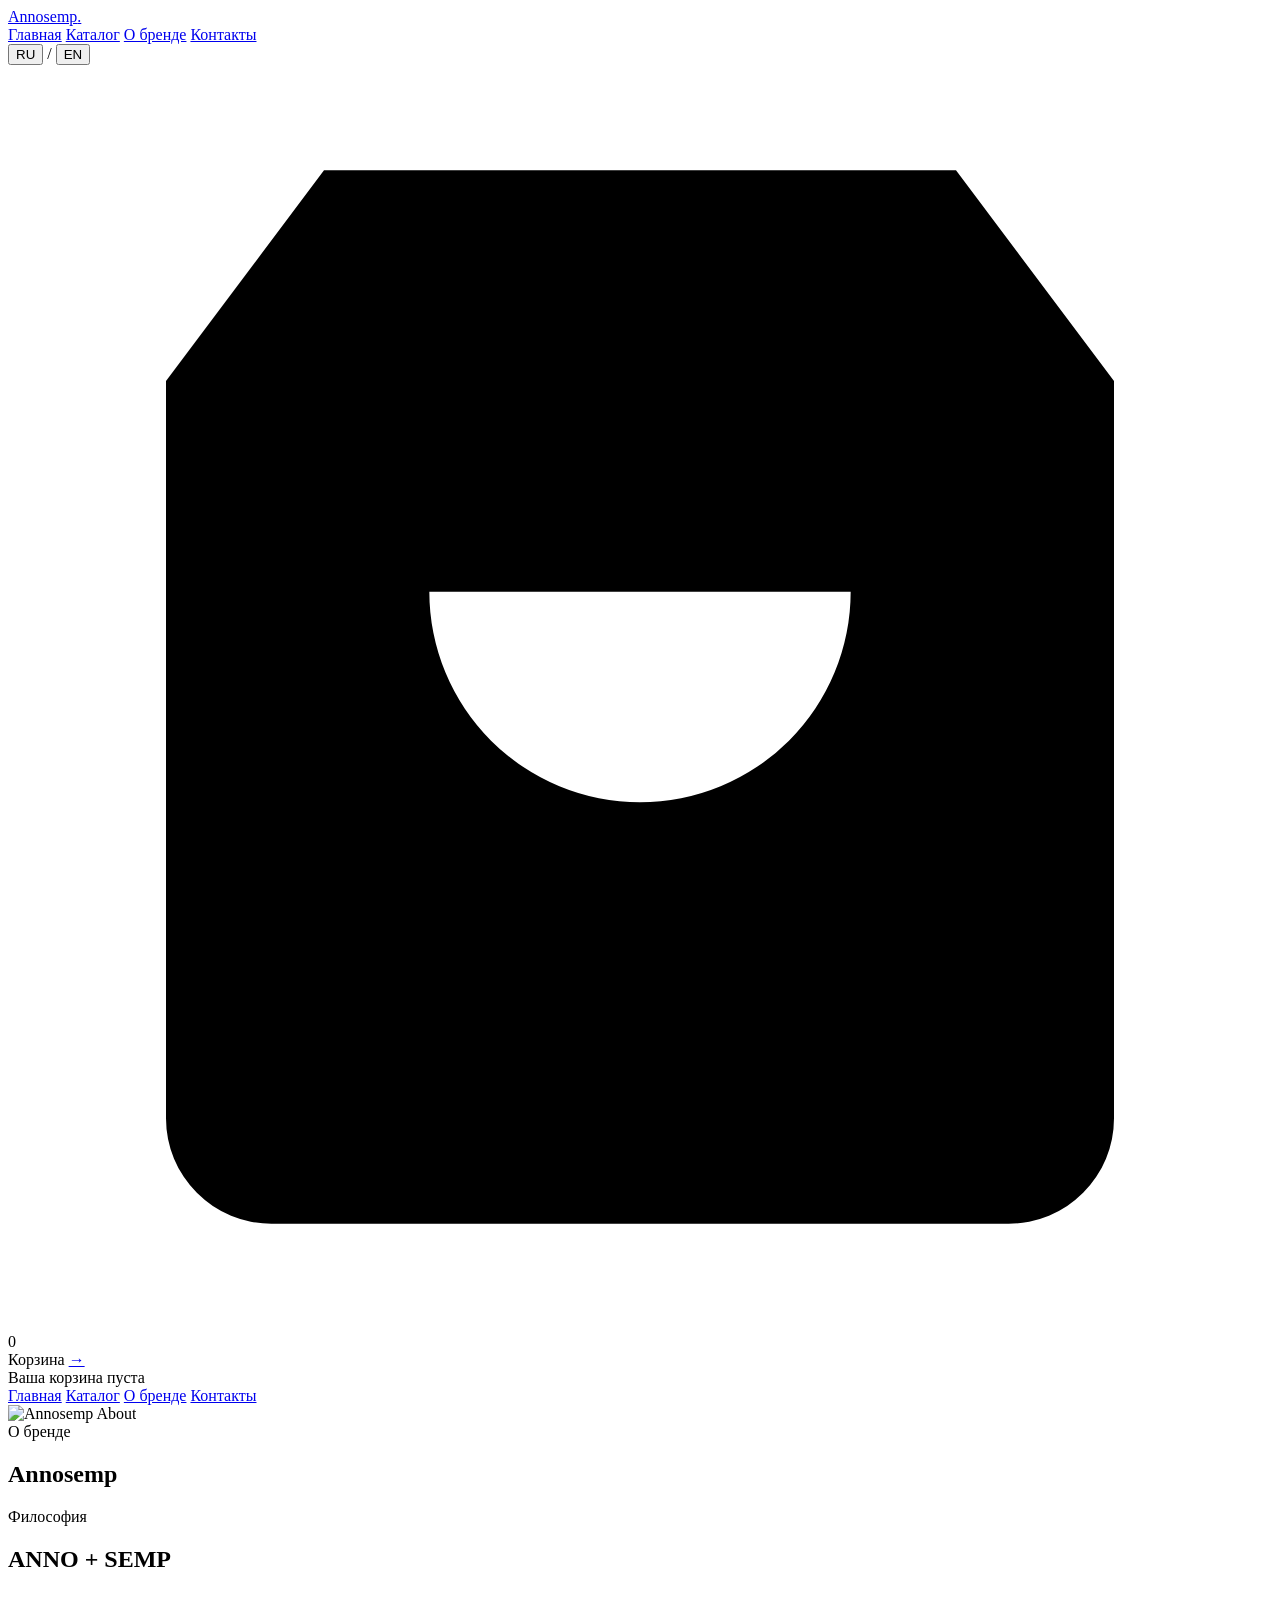
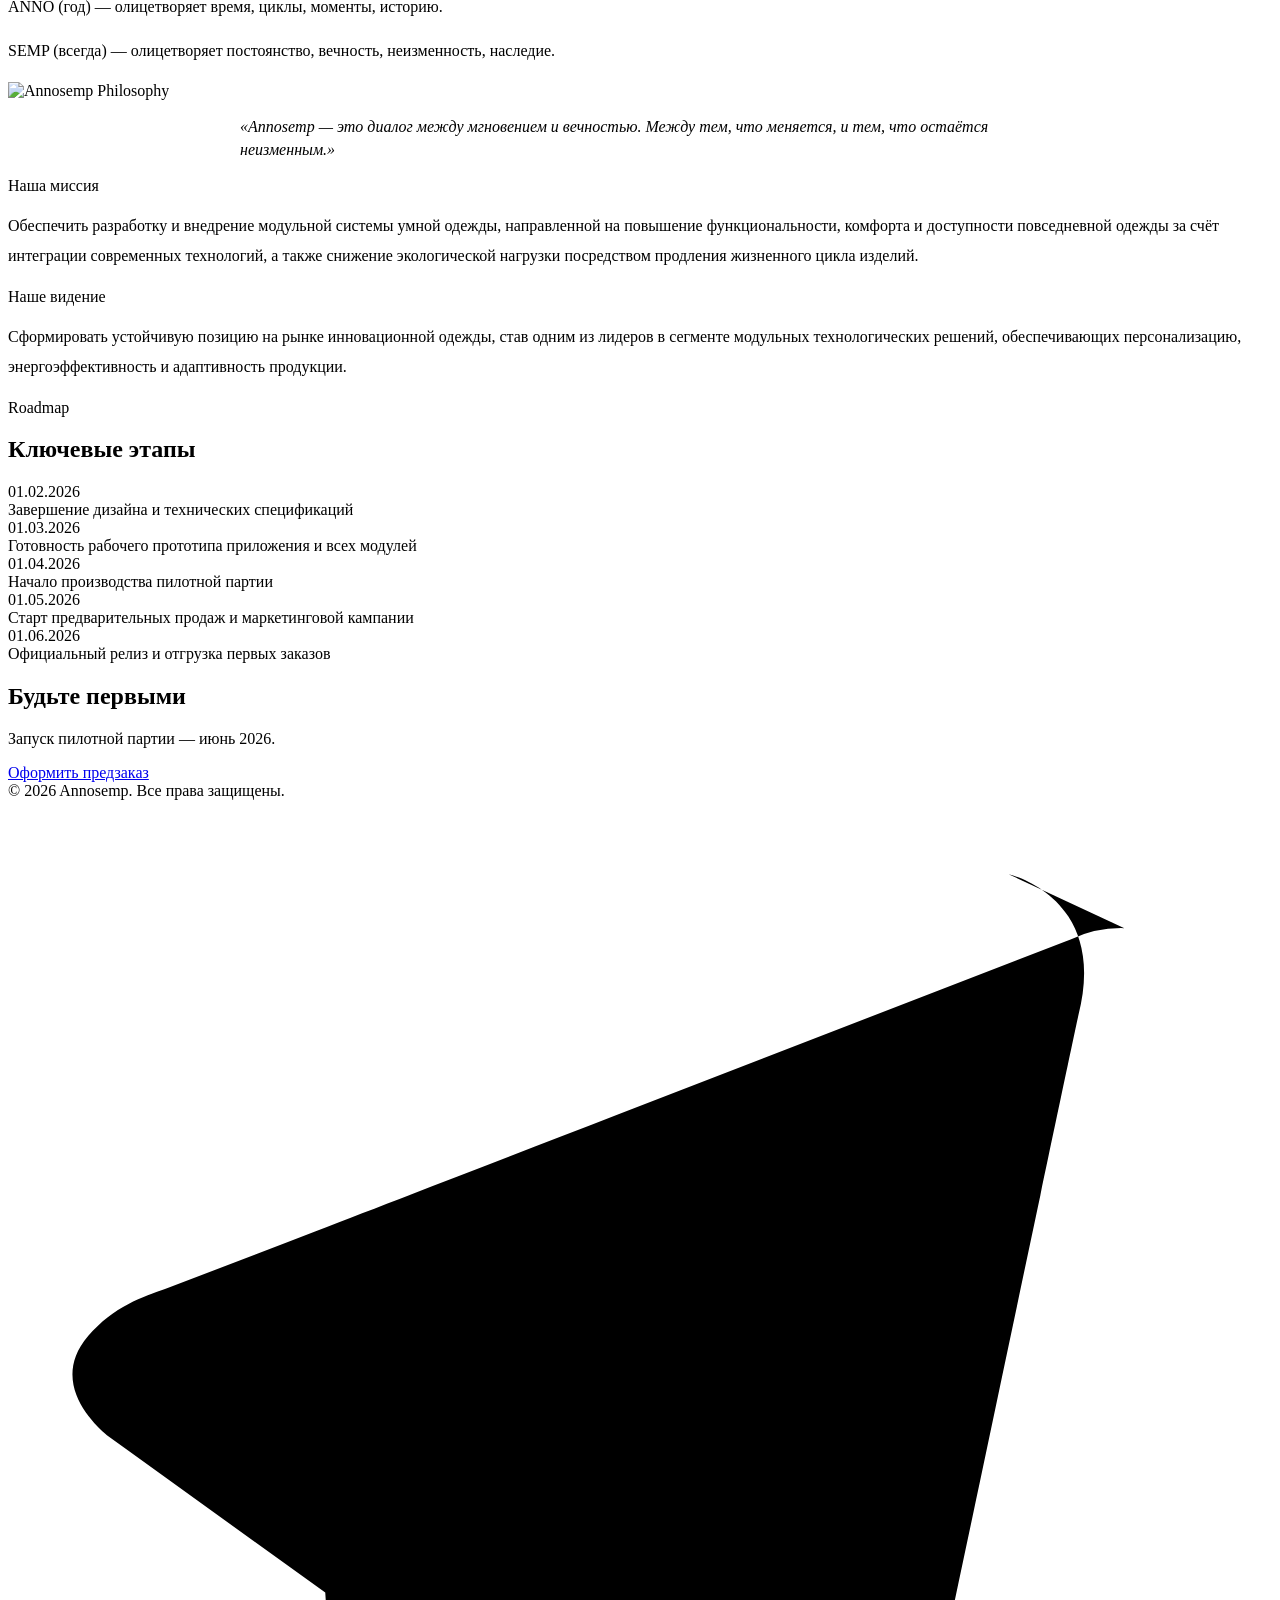
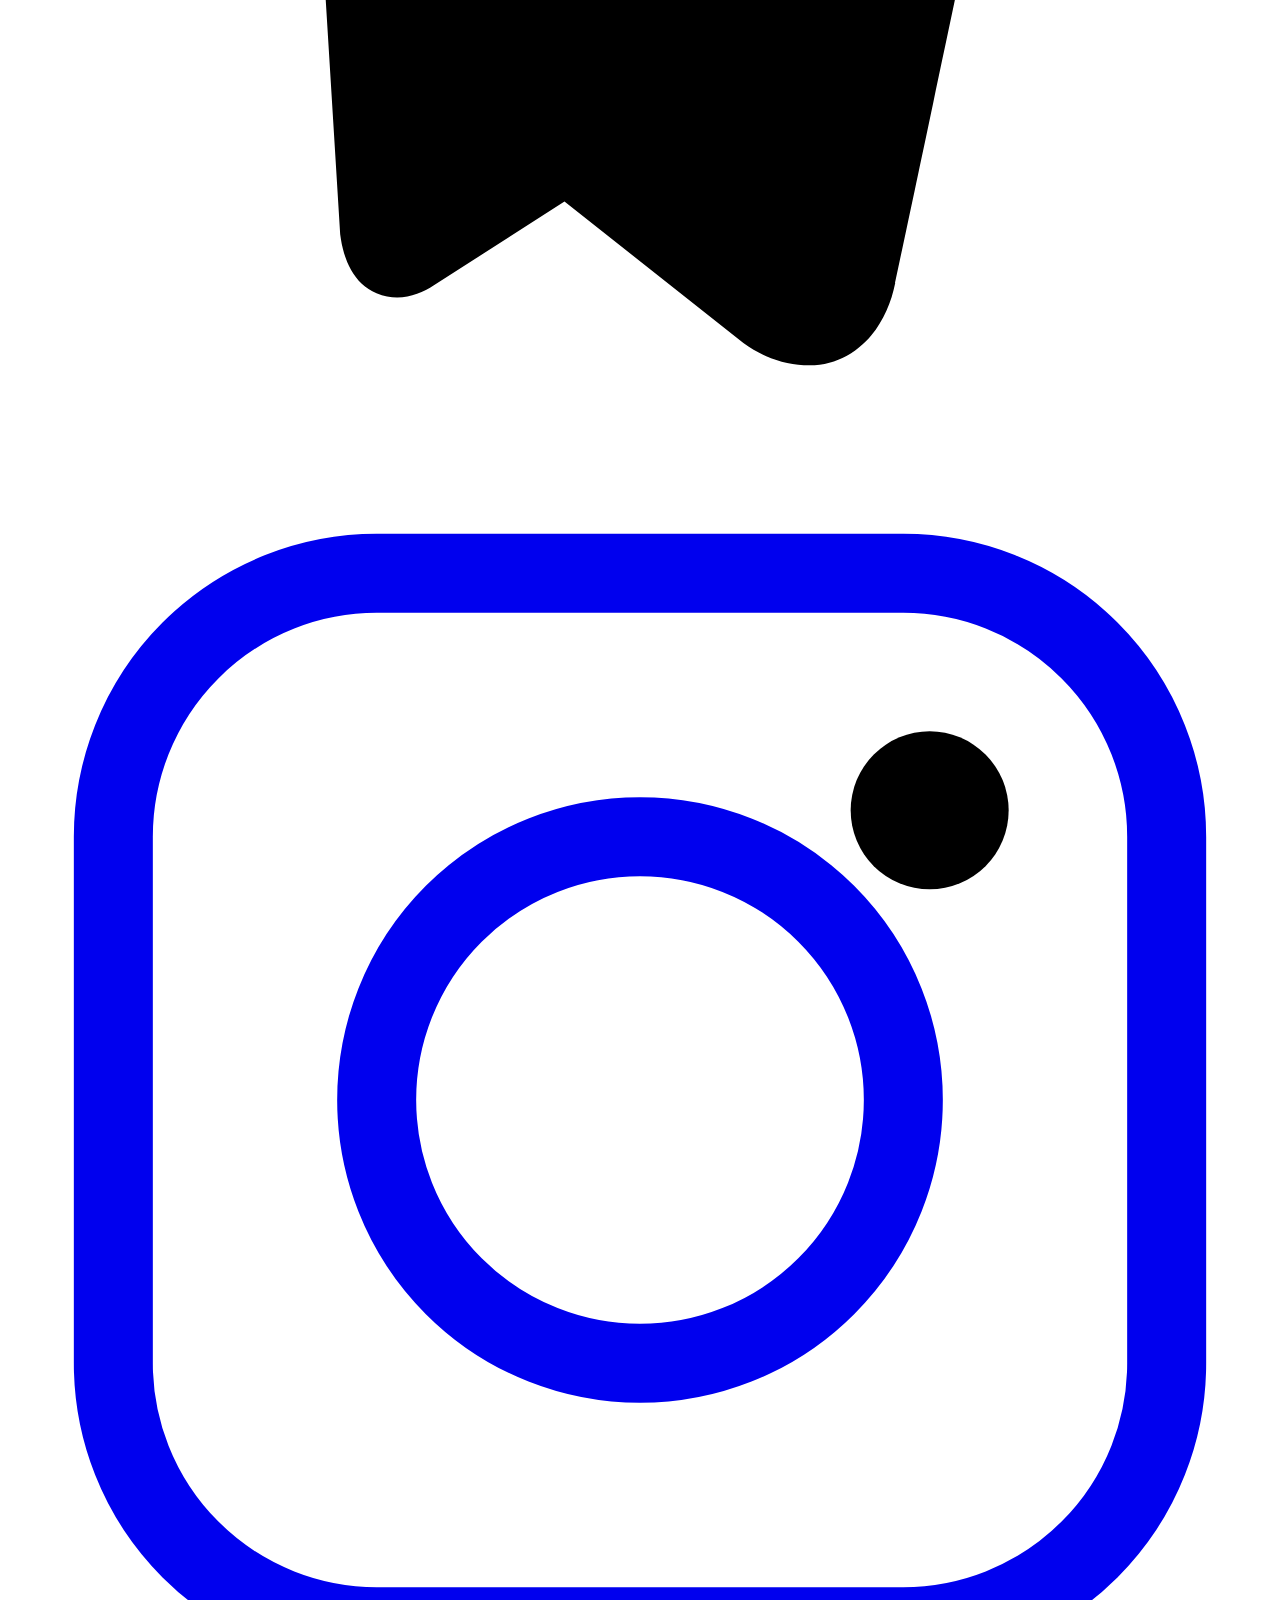
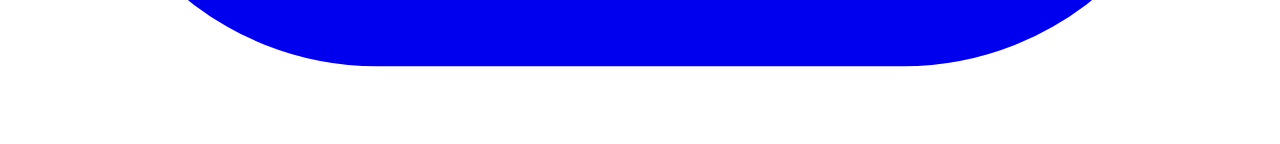
==== about.html @ 7594f334 "Add files via upload" ====
<!DOCTYPE html>
<html lang="ru">
<head>
    <meta charset="UTF-8">
    <meta name="viewport" content="width=device-width, initial-scale=1.0">
    <meta name="description" content="О бренде Annosemp — модульная одежда будущего. Наша миссия и видение.">
    <title>О бренде — Annosemp</title>
    <link rel="stylesheet" href="css/style.css">
    <link rel="stylesheet" href="css/components.css">
    <link rel="stylesheet" href="css/responsive.css">
    <link rel="stylesheet" href="css/pages.css">
    <link rel="icon" type="image/svg+xml" href="data:image/svg+xml,<svg xmlns='http://www.w3.org/2000/svg' viewBox='0 0 100 100'><text y='.9em' font-size='90'>◆</text></svg>">
</head>
<body>
    <div class="page-transition"></div>

    <header class="header scrolled" id="header">
        <div class="header__inner">
            <a href="index.html" class="header__logo">Annosemp<span>.</span></a>
            <nav class="header__nav">
                <a href="index.html" data-i18n="nav.home">Главная</a>
                <a href="catalog.html" data-i18n="nav.catalog">Каталог</a>
                <a href="about.html" class="active" data-i18n="nav.about">О бренде</a>
                <a href="contact.html" data-i18n="nav.contact">Контакты</a>
            </nav>
            <div class="header__actions">
                <div class="lang-switch">
                    <button class="lang-switch__btn active" data-lang="ru">RU</button>
                    <span class="lang-switch__divider">/</span>
                    <button class="lang-switch__btn" data-lang="en">EN</button>
                </div>
                <div class="header__cart" id="cart-toggle">
                    <svg viewBox="0 0 24 24"><path d="M6 2L3 6v14a2 2 0 002 2h14a2 2 0 002-2V6l-3-4zM3 6h18M16 10a4 4 0 01-8 0"/></svg>
                    <span class="header__cart-count" id="cart-count">0</span>
                    <div class="mini-cart" id="mini-cart">
                        <div class="mini-cart__header">
                            <span class="mini-cart__title" data-i18n="cart.miniTitle">Корзина</span>
                            <a href="cart.html" class="text-gold" style="font-size:var(--fs-xs);">→</a>
                        </div>
                        <div class="mini-cart__items" id="mini-cart-items"></div>
                        <div class="mini-cart__empty" id="mini-cart-empty" data-i18n="cart.empty">Ваша корзина пуста</div>
                        <div class="mini-cart__footer" id="mini-cart-footer" style="display:none;">
                            <div class="mini-cart__total"><span data-i18n="cart.total">Итого</span><span id="mini-cart-total">0 ₽</span></div>
                            <a href="cart.html" class="btn btn--primary btn--full btn--sm" data-i18n="cart.checkout">Оформить заказ</a>
                        </div>
                    </div>
                </div>
                <div class="burger" id="burger"><span></span><span></span><span></span></div>
            </div>
        </div>
    </header>

    <nav class="mobile-nav" id="mobile-nav">
        <a href="index.html" data-i18n="nav.home">Главная</a>
        <a href="catalog.html" data-i18n="nav.catalog">Каталог</a>
        <a href="about.html" data-i18n="nav.about">О бренде</a>
        <a href="contact.html" data-i18n="nav.contact">Контакты</a>
    </nav>

    <main class="page-content">
        <!-- About Hero -->
        <section class="about-hero">
            <div class="about-hero__bg">
                <img src="https://images.unsplash.com/photo-1558171813-4c088753af8f?w=1600&q=80" alt="Annosemp About">
            </div>
            <div class="about-hero__overlay"></div>
            <div class="about-hero__content">
                <span class="section-subtitle" style="color:var(--gold);" data-i18n="about.subtitle">О бренде</span>
                <h1 class="about-hero__title" data-i18n="about.title">Annosemp</h1>
            </div>
        </section>

        <!-- Philosophy -->
        <section class="section">
            <div class="container container--content">
                <div class="about-split grid-2" style="align-items:center;gap:var(--space-4xl);">
                    <div class="reveal">
                        <span class="section-subtitle" data-i18n="philosophy.subtitle">Философия</span>
                        <h2 class="section-title">ANNO + SEMP</h2>
                        <div class="divider"></div>
                        <p style="margin-bottom:var(--space-md);font-size:var(--fs-md);line-height:1.8;" data-i18n="philosophy.anno">ANNO (год) — олицетворяет время, циклы, моменты, историю.</p>
                        <p style="font-size:var(--fs-md);line-height:1.8;" data-i18n="philosophy.semp">SEMP (всегда) — олицетворяет постоянство, вечность, неизменность, наследие.</p>
                    </div>
                    <div class="about-split__image reveal reveal-delay-2">
                        <img src="https://images.unsplash.com/photo-1515886657613-9f3515b0c78f?w=800&q=80" alt="Annosemp Philosophy" style="width:100%;height:500px;object-fit:cover;">
                    </div>
                </div>
            </div>
        </section>

        <!-- Quote -->
        <section class="section section--dark">
            <div class="container container--content text-center">
                <blockquote class="about-quote reveal">
                    <p data-i18n="philosophy.quote" style="font-family:var(--font-accent);font-size:var(--fs-2xl);font-style:italic;color:var(--white);line-height:1.4;max-width:800px;margin:0 auto;">«Annosemp — это диалог между мгновением и вечностью. Между тем, что меняется, и тем, что остаётся неизменным.»</p>
                </blockquote>
                <div class="divider divider--center" style="margin-top:var(--space-2xl);"></div>
            </div>
        </section>

        <!-- Mission & Vision -->
        <section class="section">
            <div class="container container--content">
                <div class="grid-2" style="gap:var(--space-4xl);">
                    <div class="about-block reveal">
                        <span class="section-subtitle" data-i18n="about.mission.title">Наша миссия</span>
                        <div class="divider"></div>
                        <p style="font-size:var(--fs-md);line-height:1.9;" data-i18n="about.mission.text">Обеспечить разработку и внедрение модульной системы умной одежды, направленной на повышение функциональности, комфорта и доступности повседневной одежды за счёт интеграции современных технологий, а также снижение экологической нагрузки посредством продления жизненного цикла изделий.</p>
                    </div>
                    <div class="about-block reveal reveal-delay-2">
                        <span class="section-subtitle" data-i18n="about.vision.title">Наше видение</span>
                        <div class="divider"></div>
                        <p style="font-size:var(--fs-md);line-height:1.9;" data-i18n="about.vision.text">Сформировать устойчивую позицию на рынке инновационной одежды, став одним из лидеров в сегменте модульных технологических решений, обеспечивающих персонализацию, энергоэффективность и адаптивность продукции.</p>
                    </div>
                </div>
            </div>
        </section>

        <!-- Timeline -->
        <section class="section section--cream">
            <div class="container container--content text-center">
                <span class="section-subtitle reveal">Roadmap</span>
                <h2 class="section-title reveal reveal-delay-1">Ключевые этапы</h2>
                <div class="timeline">
                    <div class="timeline__item reveal">
                        <div class="timeline__date">01.02.2026</div>
                        <div class="timeline__text">Завершение дизайна и технических спецификаций</div>
                    </div>
                    <div class="timeline__item reveal reveal-delay-1">
                        <div class="timeline__date">01.03.2026</div>
                        <div class="timeline__text">Готовность рабочего прототипа приложения и всех модулей</div>
                    </div>
                    <div class="timeline__item reveal reveal-delay-2">
                        <div class="timeline__date">01.04.2026</div>
                        <div class="timeline__text">Начало производства пилотной партии</div>
                    </div>
                    <div class="timeline__item reveal reveal-delay-3">
                        <div class="timeline__date">01.05.2026</div>
                        <div class="timeline__text">Старт предварительных продаж и маркетинговой кампании</div>
                    </div>
                    <div class="timeline__item reveal reveal-delay-4">
                        <div class="timeline__date">01.06.2026</div>
                        <div class="timeline__text">Официальный релиз и отгрузка первых заказов</div>
                    </div>
                </div>
            </div>
        </section>

        <!-- CTA -->
        <section class="section section--dark text-center">
            <div class="container">
                <h2 class="section-title reveal" data-i18n="cta.title">Будьте первыми</h2>
                <p class="section-desc section-desc--centered reveal reveal-delay-1" data-i18n="cta.text" style="color:var(--gray-300);">Запуск пилотной партии — июнь 2026.</p>
                <div class="divider divider--center reveal reveal-delay-1"></div>
                <a href="contact.html" class="btn btn--gold btn--lg reveal reveal-delay-2" data-i18n="cta.btn">Оформить предзаказ</a>
            </div>
        </section>
    </main>

    <footer class="footer">
        <div class="container container--content">
            <div class="footer__bottom">
                <span class="footer__copy" data-i18n="footer.copy">© 2026 Annosemp. Все права защищены.</span>
                <div class="footer__socials">
                    <a href="#" aria-label="Telegram"><svg viewBox="0 0 24 24"><path d="M21.198 2.433a2.242 2.242 0 00-1.022.215l-8.609 3.33c-2.068.8-4.133 1.598-5.724 2.21a405.15 405.15 0 01-2.849 1.09c-.42.147-.99.332-1.473.901-.728.855.075 1.644.357 1.882l4.146 2.987.283 4.59c.063.497.264.94.69 1.12.426.179.81.03 1.09-.151l2.479-1.59 3.397 2.686c.39.282.81.424 1.254.424.54 0 .943-.285 1.176-.57.233-.285.381-.632.453-.995 0-.002 3.478-16.476 3.478-16.476.187-.727.137-1.373-.19-1.873-.33-.502-.844-.733-1.136-.804z"/></svg></a>
                    <a href="#" aria-label="Instagram"><svg viewBox="0 0 24 24"><rect x="2" y="2" width="20" height="20" rx="5" fill="none" stroke="currentColor" stroke-width="1.5"/><circle cx="12" cy="12" r="5" fill="none" stroke="currentColor" stroke-width="1.5"/><circle cx="17.5" cy="6.5" r="1.5"/></svg></a>
                </div>
            </div>
        </div>
    </footer>

    <div class="toast" id="toast"></div>
    <script src="js/translations.js"></script>
    <script src="js/products.js"></script>
    <script src="js/cart.js"></script>
    <script src="js/main.js"></script>
</body>
</html>
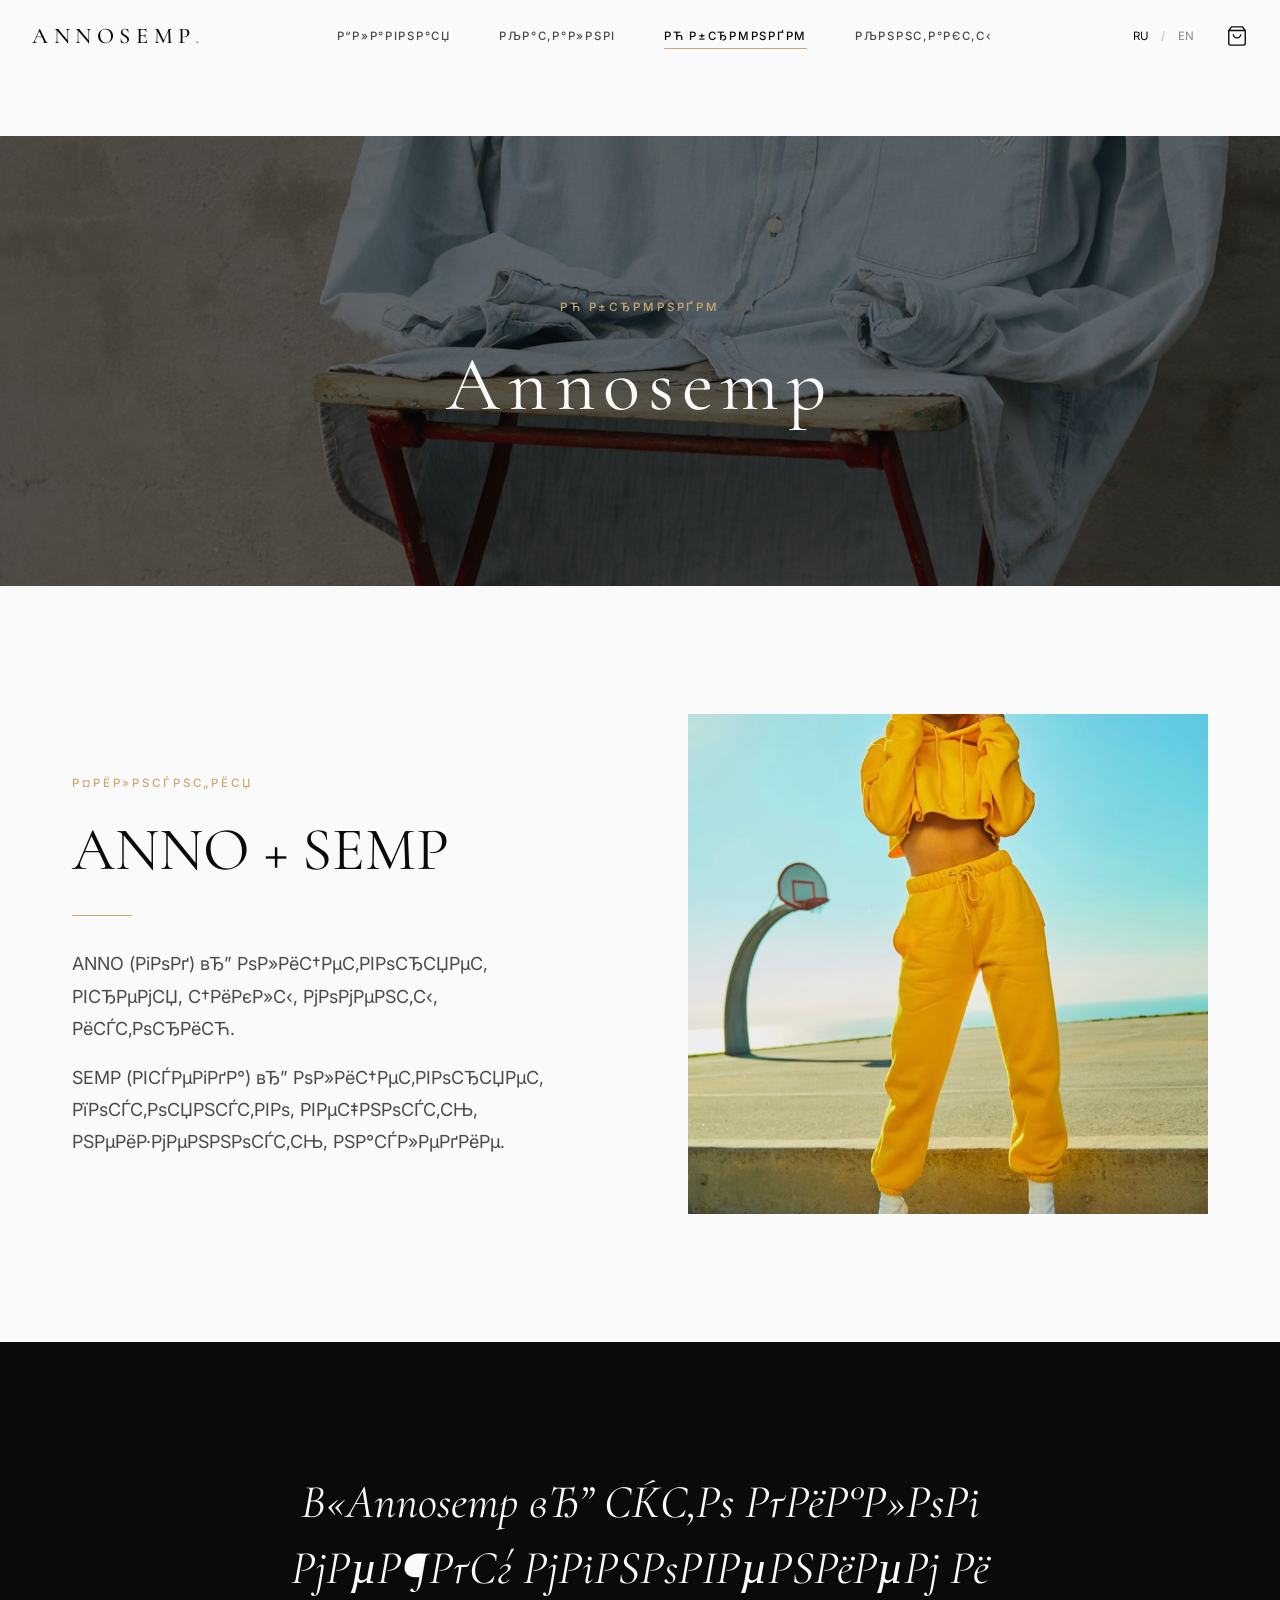
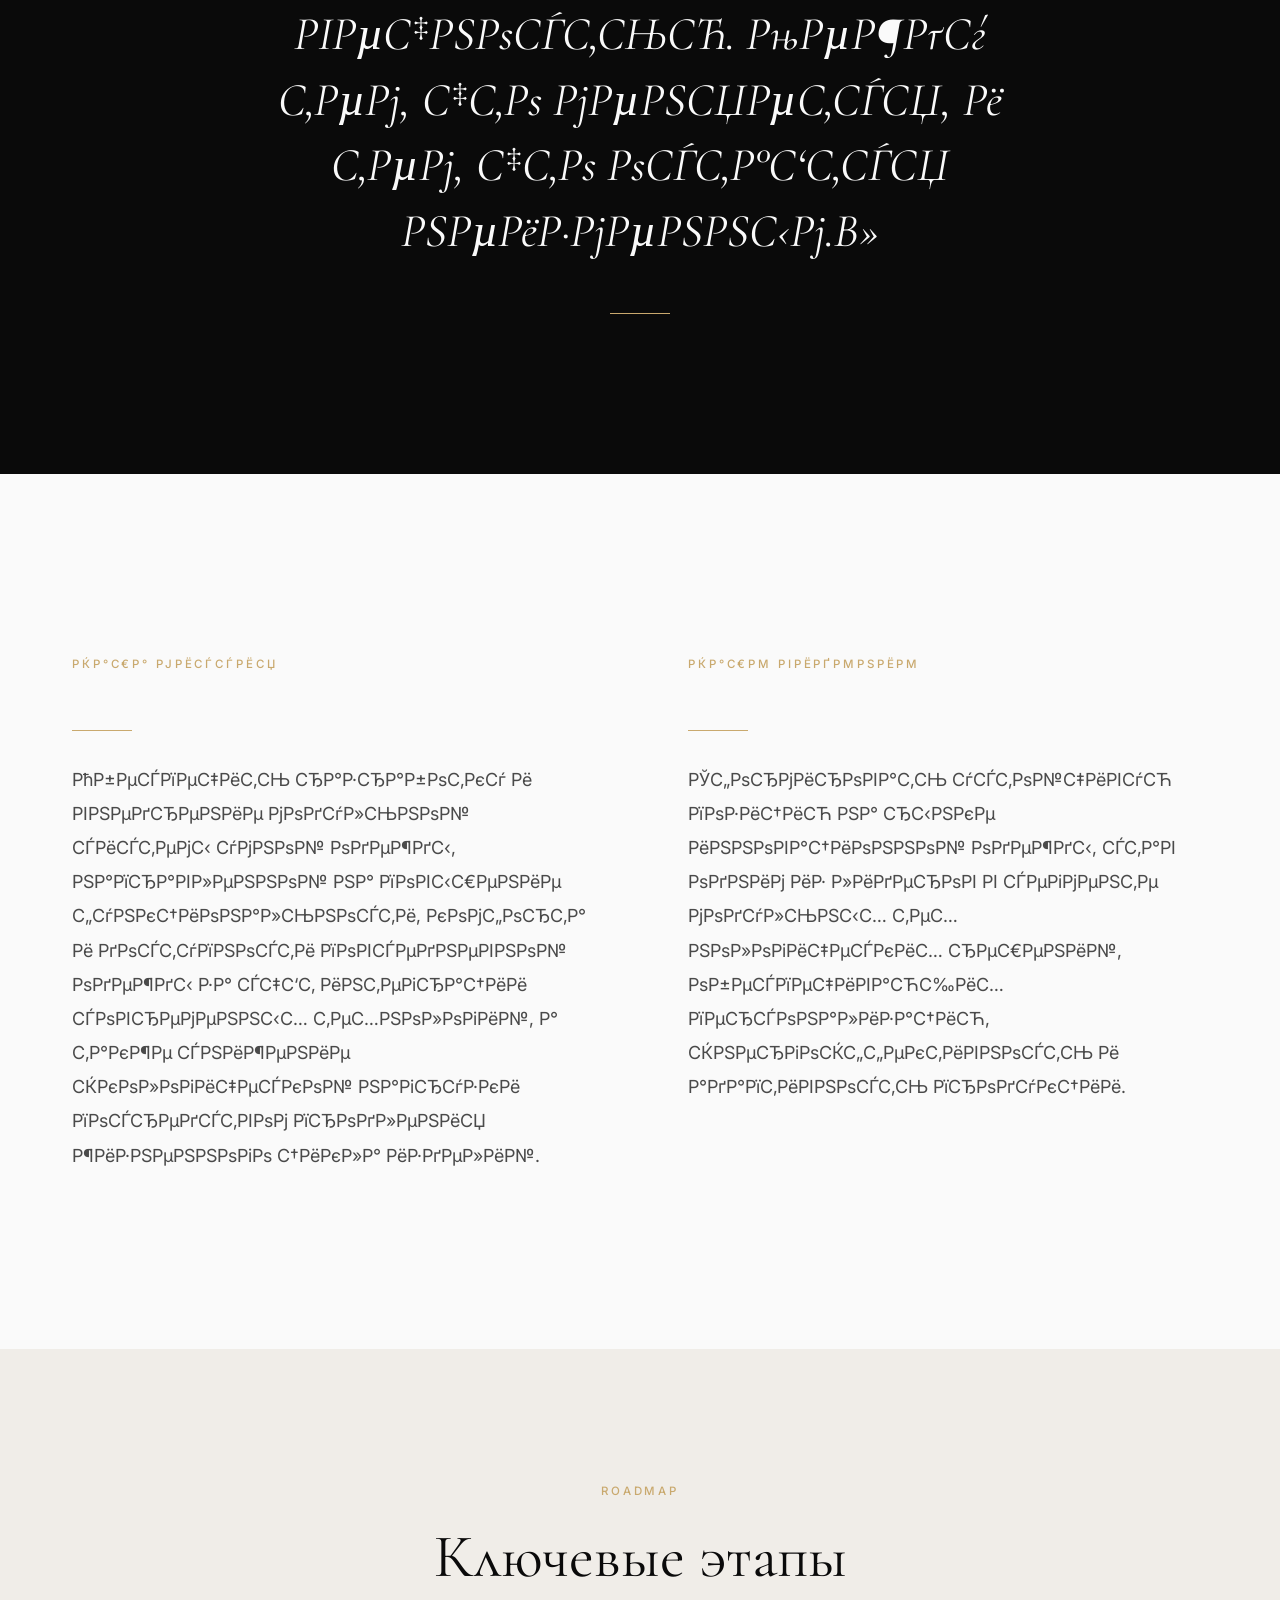
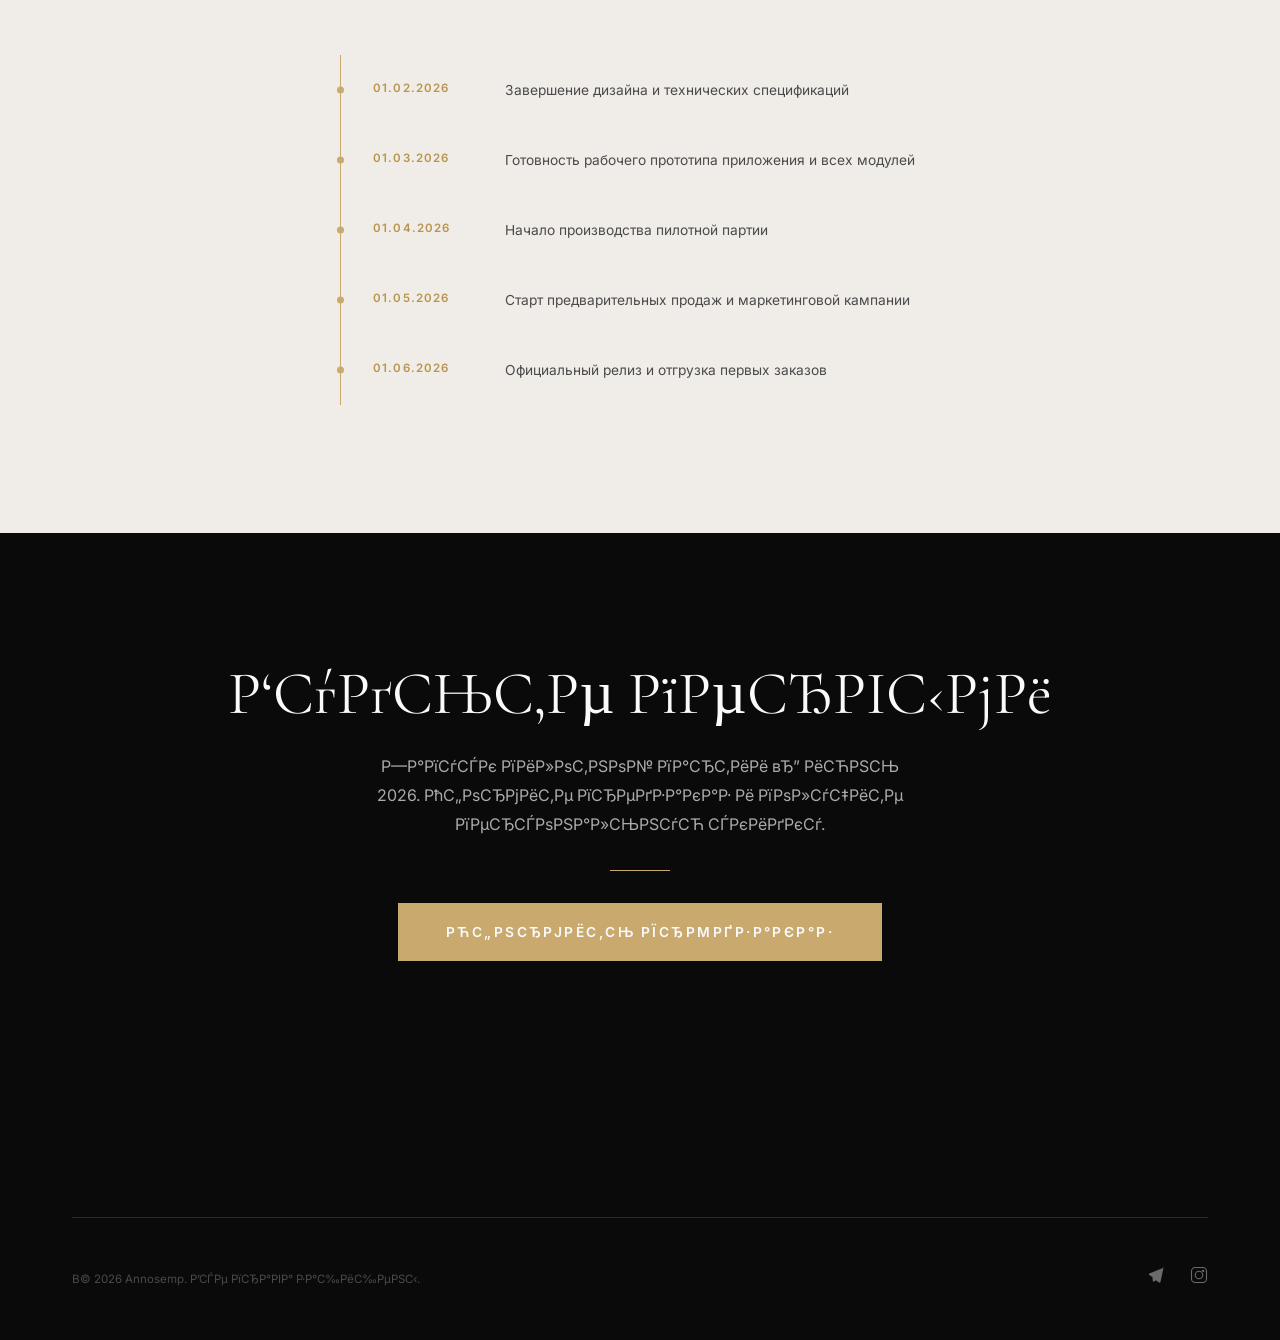
==== commit 70a28b8a: "Add files via upload" ====
--- a/about.html
+++ b/about.html
@@ -58,10 +58,9 @@
     </nav>
 
     <main class="page-content">
-        <!-- About Hero -->
         <section class="about-hero">
             <div class="about-hero__bg">
-                <img src="https://images.unsplash.com/photo-1558171813-4c088753af8f?w=1600&q=80" alt="Annosemp About">
+                <img src="assets/pages/about-hero.jpg" alt="Annosemp About">
             </div>
             <div class="about-hero__overlay"></div>
             <div class="about-hero__content">
@@ -70,7 +69,6 @@
             </div>
         </section>
 
-        <!-- Philosophy -->
         <section class="section">
             <div class="container container--content">
                 <div class="about-split grid-2" style="align-items:center;gap:var(--space-4xl);">
@@ -82,13 +80,12 @@
                         <p style="font-size:var(--fs-md);line-height:1.8;" data-i18n="philosophy.semp">SEMP (всегда) — олицетворяет постоянство, вечность, неизменность, наследие.</p>
                     </div>
                     <div class="about-split__image reveal reveal-delay-2">
-                        <img src="https://images.unsplash.com/photo-1515886657613-9f3515b0c78f?w=800&q=80" alt="Annosemp Philosophy" style="width:100%;height:500px;object-fit:cover;">
+                        <img src="assets/pages/about-philosophy.jpg" alt="Annosemp Philosophy" style="width:100%;height:500px;object-fit:cover;">
                     </div>
                 </div>
             </div>
         </section>
 
-        <!-- Quote -->
         <section class="section section--dark">
             <div class="container container--content text-center">
                 <blockquote class="about-quote reveal">
@@ -98,7 +95,6 @@
             </div>
         </section>
 
-        <!-- Mission & Vision -->
         <section class="section">
             <div class="container container--content">
                 <div class="grid-2" style="gap:var(--space-4xl);">
@@ -116,7 +112,6 @@
             </div>
         </section>
 
-        <!-- Timeline -->
         <section class="section section--cream">
             <div class="container container--content text-center">
                 <span class="section-subtitle reveal">Roadmap</span>
@@ -146,7 +141,6 @@
             </div>
         </section>
 
-        <!-- CTA -->
         <section class="section section--dark text-center">
             <div class="container">
                 <h2 class="section-title reveal" data-i18n="cta.title">Будьте первыми</h2>
--- a/css/style.css
+++ b/css/style.css
@@ -0,0 +1,193 @@
+
+@import url('https://fonts.googleapis.com/css2?family=Inter:wght@300;400;500;600;700&family=Cormorant+Garamond:ital,wght@0,300;0,400;0,500;0,600;0,700;1,300;1,400&display=swap');
+
+:root {
+    --black: #0A0A0A;
+    --black-light: #141414;
+    --white: #FAFAFA;
+    --off-white: #F0EDE8;
+    --cream: #E8E4DD;
+    --gray-100: #E0E0E0;
+    --gray-200: #C8C8C8;
+    --gray-300: #AAAAAA;
+    --gray-400: #888888;
+    --gray-500: #6B6B6B;
+    --gray-600: #4A4A4A;
+    --gray-700: #3A3A3A;
+    --gray-800: #2A2A2A;
+    --gold: #C9A96E;
+    --gold-light: #D4B87A;
+    --gold-dark: #B8944F;
+    --danger: #C44B4B;
+    --success: #4BC47A;
+    --font-primary: 'Inter', sans-serif;
+    --font-accent: 'Cormorant Garamond', serif;
+    --fs-xs: clamp(0.625rem, 0.6rem + 0.15vw, 0.75rem);
+    --fs-sm: clamp(0.75rem, 0.7rem + 0.2vw, 0.875rem);
+    --fs-base: clamp(0.875rem, 0.8rem + 0.3vw, 1rem);
+    --fs-md: clamp(1rem, 0.9rem + 0.4vw, 1.125rem);
+    --fs-lg: clamp(1.125rem, 1rem + 0.5vw, 1.375rem);
+    --fs-xl: clamp(1.5rem, 1.2rem + 1vw, 2rem);
+    --fs-2xl: clamp(2rem, 1.5rem + 1.8vw, 3rem);
+    --fs-3xl: clamp(2.5rem, 1.8rem + 2.5vw, 4rem);
+    --fs-4xl: clamp(3rem, 2rem + 3.5vw, 5.5rem);
+    --fs-hero: clamp(3.5rem, 2rem + 5vw, 8rem);
+    --space-xs: 0.25rem;
+    --space-sm: 0.5rem;
+    --space-md: 1rem;
+    --space-lg: 1.5rem;
+    --space-xl: 2rem;
+    --space-2xl: 3rem;
+    --space-3xl: 4rem;
+    --space-4xl: 6rem;
+    --space-5xl: 8rem;
+    --max-width: 1440px;
+    --content-width: 1200px;
+    --header-height: 72px;
+    --ease-out: cubic-bezier(0.25, 0.46, 0.45, 0.94);
+    --ease-smooth: cubic-bezier(0.16, 1, 0.3, 1);
+    --duration-fast: 200ms;
+    --duration-normal: 400ms;
+    --duration-slow: 600ms;
+}
+
+*, *::before, *::after { margin: 0; padding: 0; box-sizing: border-box; }
+html { scroll-behavior: smooth; -webkit-font-smoothing: antialiased; -moz-osx-font-smoothing: grayscale; overflow-x: hidden; }
+body { font-family: var(--font-primary); font-size: var(--fs-base); color: var(--black); background: var(--white); overflow-x: hidden; min-height: 100vh; line-height: 1.6; }
+body.no-scroll { overflow: hidden; }
+::selection { background: var(--gold); color: var(--white); }
+::-webkit-scrollbar { width: 6px; }
+::-webkit-scrollbar-track { background: var(--white); }
+::-webkit-scrollbar-thumb { background: var(--gray-300); border-radius: 3px; }
+
+h1, h2, h3, h4, h5, h6 { font-family: var(--font-accent); font-weight: 400; line-height: 1.15; }
+h1 { font-size: var(--fs-4xl); }
+h2 { font-size: var(--fs-3xl); }
+h3 { font-size: var(--fs-2xl); }
+h4 { font-size: var(--fs-xl); }
+p { font-size: var(--fs-base); line-height: 1.7; color: var(--gray-600); }
+a { color: inherit; text-decoration: none; transition: color var(--duration-fast) var(--ease-out); }
+a:hover { color: var(--gold); }
+img { max-width: 100%; height: auto; display: block; }
+ul, ol { list-style: none; }
+button { font-family: var(--font-primary); cursor: pointer; border: none; background: none; font-size: inherit; color: inherit; }
+input, textarea, select { font-family: var(--font-primary); font-size: var(--fs-base); outline: none; border: none; background: none; }
+
+.container { width: 100%; max-width: var(--max-width); margin: 0 auto; padding: 0 var(--space-xl); }
+.container--content { max-width: var(--content-width); }
+.section { padding: var(--space-5xl) 0; }
+.section--dark { background: var(--black); color: var(--white); }
+.section--dark p { color: var(--gray-300); }
+.section--cream { background: var(--off-white); }
+.text-center { text-align: center; }
+.text-uppercase { text-transform: uppercase; letter-spacing: 0.15em; font-family: var(--font-primary); font-weight: 500; }
+.text-gold { color: var(--gold); }
+
+.label { font-family: var(--font-primary); font-size: var(--fs-xs); font-weight: 600; text-transform: uppercase; letter-spacing: 0.2em; color: var(--gold); }
+.section-subtitle { font-size: var(--fs-xs); font-weight: 500; text-transform: uppercase; letter-spacing: 0.25em; color: var(--gold); margin-bottom: var(--space-lg); display: inline-block; font-family: var(--font-primary); }
+.section-title { font-family: var(--font-accent); font-size: var(--fs-3xl); font-weight: 400; margin-bottom: var(--space-lg); line-height: 1.1; }
+.section-desc { font-size: var(--fs-base); color: var(--gray-500); max-width: 560px; line-height: 1.8; }
+.section-desc--centered { margin: 0 auto; }
+.divider { width: 60px; height: 1px; background: var(--gold); margin: var(--space-xl) 0; }
+.divider--center { margin: var(--space-xl) auto; }
+
+.grid-2 { display: grid; grid-template-columns: repeat(2, 1fr); gap: var(--space-xl); }
+.grid-3 { display: grid; grid-template-columns: repeat(3, 1fr); gap: var(--space-xl); }
+.grid-4 { display: grid; grid-template-columns: repeat(4, 1fr); gap: var(--space-xl); }
+
+.reveal {
+    opacity: 0;
+    transform: translate3d(0, 40px, 0);
+    transition: opacity var(--duration-slow) var(--ease-smooth), transform var(--duration-slow) var(--ease-smooth);
+    will-change: opacity, transform;
+    backface-visibility: hidden;
+    -webkit-backface-visibility: hidden;
+}
+.reveal.revealed {
+    opacity: 1;
+    transform: translate3d(0, 0, 0);
+}
+.reveal.revealed {
+    will-change: auto;
+}
+.reveal-delay-1 { transition-delay: 100ms; }
+.reveal-delay-2 { transition-delay: 200ms; }
+.reveal-delay-3 { transition-delay: 300ms; }
+.reveal-delay-4 { transition-delay: 400ms; }
+
+.reveal-scale {
+    opacity: 0;
+    transform: scale3d(0.92, 0.92, 1);
+    transition: opacity var(--duration-slow) var(--ease-smooth), transform var(--duration-slow) var(--ease-smooth);
+    will-change: opacity, transform;
+    backface-visibility: hidden;
+}
+.reveal-scale.revealed {
+    opacity: 1;
+    transform: scale3d(1, 1, 1);
+    will-change: auto;
+}
+
+.loader {
+    position: fixed; top: 0; left: 0; width: 100%; height: 100%;
+    background: var(--black);
+    display: flex; align-items: center; justify-content: center;
+    z-index: 9999;
+    transition: opacity 0.6s var(--ease-smooth), visibility 0.6s;
+    will-change: opacity;
+    contain: layout style paint;
+}
+.loader.hidden { opacity: 0; visibility: hidden; pointer-events: none; will-change: auto; }
+.loader__brand { font-family: var(--font-accent); font-size: var(--fs-2xl); color: var(--white); letter-spacing: 0.3em; text-transform: uppercase; position: relative; }
+.loader__brand::after {
+    content: ''; position: absolute; bottom: -4px; left: 0; width: 100%; height: 1px;
+    background: var(--gold);
+    animation: loaderLine 1.5s var(--ease-smooth) infinite;
+    will-change: transform;
+    backface-visibility: hidden;
+}
+
+.page-transition {
+    position: fixed; top: 0; left: 0; width: 100%; height: 100%;
+    background: var(--black); z-index: 10000;
+    transform: scaleY(1);
+    transform-origin: top;
+    animation: pageReveal 0.8s var(--ease-smooth) forwards;
+    pointer-events: none;
+    will-change: transform;
+    backface-visibility: hidden;
+    contain: layout style paint;
+}
+
+@keyframes pageReveal {
+    0% { transform: scaleY(1); transform-origin: top; }
+    100% { transform: scaleY(0); transform-origin: top; }
+}
+@keyframes loaderLine {
+    0% { transform: translate3d(-100%, 0, 0); }
+    100% { transform: translate3d(100%, 0, 0); }
+}
+@keyframes fadeInUp {
+    from { opacity: 0; transform: translate3d(0, 30px, 0); }
+    to { opacity: 1; transform: translate3d(0, 0, 0); }
+}
+@keyframes marquee {
+    0% { transform: translate3d(0, 0, 0); }
+    100% { transform: translate3d(-50%, 0, 0); }
+}
+@keyframes pulseGold {
+    0%, 100% { box-shadow: 0 0 0 0 rgba(201,169,110,0.3); }
+    50% { box-shadow: 0 0 0 12px rgba(201,169,110,0); }
+}
+
+@media (prefers-reduced-motion: reduce) {
+    *, *::before, *::after {
+        animation-duration: 0.01ms !important;
+        animation-iteration-count: 1 !important;
+        transition-duration: 0.01ms !important;
+    }
+    .reveal, .reveal-scale { opacity: 1; transform: none; }
+    .page-transition { display: none; }
+    .loader { display: none; }
+    html { scroll-behavior: auto; }
+}
--- a/css/components.css
+++ b/css/components.css
@@ -0,0 +1,131 @@
+.header { position: fixed; top: 0; left: 0; width: 100%; height: var(--header-height); z-index: 1000; transition: background var(--duration-normal) var(--ease-out), box-shadow var(--duration-normal); will-change: background; backface-visibility: hidden; contain: layout style; }
+.header.scrolled { background: rgba(250,250,250,0.95); backdrop-filter: blur(20px); -webkit-backdrop-filter: blur(20px); box-shadow: 0 1px 0 var(--gray-100); }
+.header__inner { display: flex; align-items: center; justify-content: space-between; height: 100%; max-width: var(--max-width); margin: 0 auto; padding: 0 var(--space-xl); }
+.header__logo { font-family: var(--font-accent); font-size: 1.4rem; font-weight: 500; letter-spacing: 0.25em; text-transform: uppercase; color: var(--black); transition: color var(--duration-fast); }
+.header__logo span { color: var(--gold); }
+
+.header__nav { display: flex; align-items: center; gap: var(--space-2xl); }
+.header__nav a { font-size: var(--fs-xs); font-weight: 500; text-transform: uppercase; letter-spacing: 0.15em; color: var(--gray-600); transition: color var(--duration-fast); position: relative; }
+.header__nav a::after { content: ''; position: absolute; bottom: -4px; left: 0; width: 0; height: 1px; background: var(--gold); transition: width var(--duration-normal) var(--ease-smooth); }
+.header__nav a:hover { color: var(--black); }
+.header__nav a:hover::after { width: 100%; }
+.header__nav a.active { color: var(--black); }
+.header__nav a.active::after { width: 100%; }
+
+.header__actions { display: flex; align-items: center; gap: var(--space-lg); }
+
+.lang-switch { display: flex; align-items: center; gap: var(--space-xs); font-size: var(--fs-xs); font-weight: 500; text-transform: uppercase; letter-spacing: 0.1em; }
+.lang-switch__btn { padding: 4px 8px; color: var(--gray-400); transition: color var(--duration-fast); border-radius: 2px; }
+.lang-switch__btn.active { color: var(--black); }
+.lang-switch__btn:hover { color: var(--gold); }
+.lang-switch__divider { color: var(--gray-300); font-weight: 300; }
+
+.header__cart { position: relative; display: flex; align-items: center; cursor: pointer; }
+.header__cart svg { width: 22px; height: 22px; stroke: var(--black); stroke-width: 1.5; fill: none; transition: stroke var(--duration-fast); }
+.header__cart:hover svg { stroke: var(--gold); }
+.header__cart-count { position: absolute; top: -6px; right: -8px; width: 18px; height: 18px; background: var(--gold); color: var(--white); font-size: 10px; font-weight: 600; border-radius: 50%; display: flex; align-items: center; justify-content: center; opacity: 0; transform: scale(0); transition: all var(--duration-fast) var(--ease-smooth); }
+.header__cart-count.visible { opacity: 1; transform: scale(1); }
+
+.burger { display: none; width: 28px; height: 20px; position: relative; cursor: pointer; z-index: 1001; }
+.burger span { display: block; width: 100%; height: 1.5px; background: var(--black); position: absolute; left: 0; transition: all var(--duration-normal) var(--ease-smooth); }
+.burger span:nth-child(1) { top: 0; }
+.burger span:nth-child(2) { top: 50%; transform: translateY(-50%); }
+.burger span:nth-child(3) { bottom: 0; }
+.burger.active span:nth-child(1) { top: 50%; transform: translateY(-50%) rotate(45deg); }
+.burger.active span:nth-child(2) { opacity: 0; }
+.burger.active span:nth-child(3) { bottom: 50%; transform: translateY(50%) rotate(-45deg); }
+
+.mobile-nav { position: fixed; top: 0; left: 0; width: 100%; height: 100%; background: var(--white); z-index: 999; display: flex; flex-direction: column; align-items: center; justify-content: center; gap: var(--space-2xl); opacity: 0; visibility: hidden; transition: opacity var(--duration-normal) var(--ease-smooth), visibility var(--duration-normal); will-change: opacity; backface-visibility: hidden; contain: layout style paint; }
+.mobile-nav.active { opacity: 1; visibility: visible; }
+.mobile-nav a { font-family: var(--font-accent); font-size: var(--fs-2xl); color: var(--black); transition: color var(--duration-fast); }
+.mobile-nav a:hover { color: var(--gold); }
+
+.btn { display: inline-flex; align-items: center; justify-content: center; gap: var(--space-sm); padding: 14px 36px; font-size: var(--fs-xs); font-weight: 600; text-transform: uppercase; letter-spacing: 0.18em; border-radius: 0; transition: all var(--duration-normal) var(--ease-smooth); position: relative; overflow: hidden; }
+.btn--primary { background: var(--black); color: var(--white); }
+.btn--primary:hover { background: var(--gray-800); color: var(--white); transform: translateY(-1px); box-shadow: 0 6px 20px rgba(0,0,0,0.2); }
+.btn--gold { background: var(--gold); color: var(--white); }
+.btn--gold:hover { background: var(--gold-dark); color: var(--white); transform: translateY(-1px); }
+.btn--outline { border: 1px solid var(--black); color: var(--black); background: transparent; }
+.btn--outline:hover { background: var(--black); color: var(--white); }
+.btn--outline-white { border: 1px solid var(--white); color: var(--white); background: transparent; }
+.btn--outline-white:hover { background: var(--white); color: var(--black); }
+.btn--sm { padding: 10px 24px; font-size: 10px; }
+.btn--lg { padding: 18px 48px; font-size: var(--fs-sm); }
+.btn--full { width: 100%; }
+
+.product-card { position: relative; cursor: pointer; contain: layout style; }
+.product-card__image { position: relative; overflow: hidden; background: var(--off-white); aspect-ratio: 3/4; }
+.product-card__image img { width: 100%; height: 100%; object-fit: cover; transition: transform var(--duration-slow) var(--ease-smooth); will-change: transform; backface-visibility: hidden; transform: translate3d(0,0,0); }
+.product-card:hover .product-card__image img { transform: scale3d(1.05,1.05,1); }
+.product-card__badge { position: absolute; top: 12px; left: 12px; padding: 4px 12px; background: var(--black); color: var(--white); font-size: 10px; font-weight: 600; text-transform: uppercase; letter-spacing: 0.1em; z-index: 2; }
+.product-card__quick { position: absolute; bottom: 0; left: 0; width: 100%; padding: 12px; background: rgba(10,10,10,0.9); color: var(--white); font-size: var(--fs-xs); font-weight: 500; text-transform: uppercase; letter-spacing: 0.15em; text-align: center; transform: translate3d(0,100%,0); transition: transform var(--duration-normal) var(--ease-smooth); cursor: pointer; will-change: transform; backface-visibility: hidden; }
+.product-card:hover .product-card__quick { transform: translate3d(0,0,0); }
+.product-card__info { padding: var(--space-md) 0; }
+.product-card__name { font-family: var(--font-primary); font-size: var(--fs-sm); font-weight: 400; color: var(--black); margin-bottom: var(--space-xs); }
+.product-card__price { font-family: var(--font-primary); font-size: var(--fs-sm); font-weight: 500; color: var(--black); }
+.product-card__price--old { text-decoration: line-through; color: var(--gray-400); margin-right: var(--space-sm); font-weight: 400; }
+
+.hero { position: relative; height: 100vh; min-height: 600px; display: flex; align-items: center; justify-content: center; overflow: hidden; background: var(--black); }
+.hero__bg { position: absolute; top: 0; left: 0; width: 100%; height: 100%; }
+.hero__bg img { width: 100%; height: 100%; object-fit: cover; opacity: 0.55; }
+.hero__overlay { position: absolute; top: 0; left: 0; width: 100%; height: 100%; background: linear-gradient(to bottom, rgba(10,10,10,0.3) 0%, rgba(10,10,10,0.6) 100%); }
+.hero__content { position: relative; z-index: 2; text-align: center; color: var(--white); padding: 0 var(--space-xl); }
+.hero__label { font-size: var(--fs-xs); font-weight: 500; text-transform: uppercase; letter-spacing: 0.35em; color: var(--gold); margin-bottom: var(--space-xl); animation: fadeInUp 0.8s var(--ease-smooth) 0.3s both; backface-visibility: hidden; }
+.hero__title { font-family: var(--font-accent); font-size: var(--fs-hero); font-weight: 400; line-height: 1.05; margin-bottom: var(--space-lg); animation: fadeInUp 0.8s var(--ease-smooth) 0.5s both; backface-visibility: hidden; }
+.hero__subtitle { font-size: var(--fs-md); font-weight: 300; color: var(--gray-200); max-width: 500px; margin: 0 auto var(--space-2xl); line-height: 1.7; animation: fadeInUp 0.8s var(--ease-smooth) 0.7s both; backface-visibility: hidden; }
+.hero__actions { display: flex; gap: var(--space-md); justify-content: center; animation: fadeInUp 0.8s var(--ease-smooth) 0.9s both; backface-visibility: hidden; }
+.hero__scroll { position: absolute; bottom: 40px; left: 50%; transform: translateX(-50%); display: flex; flex-direction: column; align-items: center; gap: var(--space-sm); color: var(--gray-300); font-size: var(--fs-xs); text-transform: uppercase; letter-spacing: 0.15em; animation: fadeInUp 0.8s var(--ease-smooth) 1.2s both; backface-visibility: hidden; }
+.hero__scroll-line { width: 1px; height: 40px; background: linear-gradient(to bottom, var(--gold), transparent); animation: scrollLine 2s var(--ease-smooth) infinite; will-change: transform; backface-visibility: hidden; }
+@keyframes scrollLine { 0% { transform: scaleY(0); transform-origin: top; } 50% { transform: scaleY(1); transform-origin: top; } 50.1% { transform: scaleY(1); transform-origin: bottom; } 100% { transform: scaleY(0); transform-origin: bottom; } }
+
+.marquee { overflow: hidden; padding: var(--space-xl) 0; border-top: 1px solid var(--gray-100); border-bottom: 1px solid var(--gray-100); contain: layout style paint; }
+.marquee__track { display: flex; gap: var(--space-3xl); animation: marquee 25s linear infinite; white-space: nowrap; will-change: transform; backface-visibility: hidden; -webkit-backface-visibility: hidden; transform: translate3d(0,0,0); }
+.marquee__item { font-family: var(--font-accent); font-size: var(--fs-2xl); font-weight: 300; color: var(--gray-200); flex-shrink: 0; }
+.marquee__item span { color: var(--gold); margin: 0 var(--space-lg); }
+
+.feature-card { padding: var(--space-2xl); border: 1px solid var(--gray-100); transition: border-color var(--duration-normal) var(--ease-smooth), transform var(--duration-normal) var(--ease-smooth), box-shadow var(--duration-normal) var(--ease-smooth); backface-visibility: hidden; transform: translate3d(0,0,0); }
+.feature-card:hover { border-color: var(--gold); transform: translate3d(0,-4px,0); box-shadow: 0 12px 40px rgba(0,0,0,0.06); }
+.feature-card__icon { width: 48px; height: 48px; display: flex; align-items: center; justify-content: center; margin-bottom: var(--space-lg); color: var(--gold); }
+.feature-card__icon svg { width: 32px; height: 32px; stroke: var(--gold); stroke-width: 1.5; fill: none; }
+.feature-card__title { font-family: var(--font-primary); font-size: var(--fs-md); font-weight: 500; margin-bottom: var(--space-md); color: var(--black); }
+.feature-card__text { font-size: var(--fs-sm); color: var(--gray-500); line-height: 1.7; }
+
+.footer { background: var(--black); color: var(--white); padding: var(--space-5xl) 0 var(--space-2xl); }
+.footer__grid { display: grid; grid-template-columns: 2fr 1fr 1fr 1.5fr; gap: var(--space-3xl); margin-bottom: var(--space-4xl); }
+.footer__brand { font-family: var(--font-accent); font-size: var(--fs-xl); letter-spacing: 0.2em; text-transform: uppercase; margin-bottom: var(--space-lg); }
+.footer__desc { font-size: var(--fs-sm); color: var(--gray-400); line-height: 1.8; max-width: 300px; }
+.footer__heading { font-family: var(--font-primary); font-size: var(--fs-xs); font-weight: 600; text-transform: uppercase; letter-spacing: 0.2em; margin-bottom: var(--space-lg); color: var(--gray-300); }
+.footer__links { display: flex; flex-direction: column; gap: var(--space-md); }
+.footer__links a { font-size: var(--fs-sm); color: var(--gray-400); transition: color var(--duration-fast); }
+.footer__links a:hover { color: var(--gold); }
+.footer__newsletter-input { display: flex; border-bottom: 1px solid var(--gray-700); }
+.footer__newsletter-input input { flex: 1; padding: var(--space-md) 0; font-size: var(--fs-sm); color: var(--white); background: transparent; }
+.footer__newsletter-input input::placeholder { color: var(--gray-600); }
+.footer__newsletter-input button { padding: var(--space-md); color: var(--gold); transition: transform var(--duration-fast); }
+.footer__newsletter-input button:hover { transform: translateX(4px); }
+.footer__bottom { display: flex; align-items: center; justify-content: space-between; padding-top: var(--space-2xl); border-top: 1px solid var(--gray-800); }
+.footer__copy { font-size: var(--fs-xs); color: var(--gray-600); }
+.footer__socials { display: flex; gap: var(--space-lg); }
+.footer__socials a { color: var(--gray-500); transition: color var(--duration-fast); }
+.footer__socials a:hover { color: var(--gold); }
+.footer__socials svg { width: 18px; height: 18px; fill: currentColor; }
+
+.mini-cart { position: absolute; top: calc(100% + 16px); right: 0; width: 360px; background: var(--white); box-shadow: 0 12px 40px rgba(0,0,0,0.12); opacity: 0; visibility: hidden; transform: translate3d(0,8px,0); transition: opacity var(--duration-normal) var(--ease-smooth), visibility var(--duration-normal), transform var(--duration-normal) var(--ease-smooth); z-index: 100; will-change: opacity, transform; backface-visibility: hidden; }
+.mini-cart.active { opacity: 1; visibility: visible; transform: translate3d(0,0,0); }
+.mini-cart__header { padding: var(--space-lg) var(--space-xl); border-bottom: 1px solid var(--gray-100); display: flex; justify-content: space-between; align-items: center; }
+.mini-cart__title { font-size: var(--fs-xs); font-weight: 600; text-transform: uppercase; letter-spacing: 0.15em; }
+.mini-cart__items { max-height: 320px; overflow-y: auto; }
+.mini-cart__item { display: flex; gap: var(--space-md); padding: var(--space-md) var(--space-xl); border-bottom: 1px solid var(--gray-100); }
+.mini-cart__item-img { width: 64px; height: 80px; flex-shrink: 0; background: var(--off-white); overflow: hidden; }
+.mini-cart__item-img img { width: 100%; height: 100%; object-fit: cover; }
+.mini-cart__item-info { flex: 1; display: flex; flex-direction: column; justify-content: center; }
+.mini-cart__item-name { font-size: var(--fs-sm); font-weight: 400; margin-bottom: 2px; }
+.mini-cart__item-price { font-size: var(--fs-sm); font-weight: 500; }
+.mini-cart__item-remove { align-self: center; color: var(--gray-400); cursor: pointer; transition: color var(--duration-fast); font-size: 18px; }
+.mini-cart__item-remove:hover { color: var(--danger); }
+.mini-cart__footer { padding: var(--space-lg) var(--space-xl); border-top: 1px solid var(--gray-100); }
+.mini-cart__total { display: flex; justify-content: space-between; margin-bottom: var(--space-md); font-size: var(--fs-sm); font-weight: 600; }
+.mini-cart__empty { padding: var(--space-3xl) var(--space-xl); text-align: center; color: var(--gray-400); font-size: var(--fs-sm); }
+
+.toast { position: fixed; bottom: 30px; right: 30px; background: var(--black); color: var(--white); padding: var(--space-md) var(--space-xl); font-size: var(--fs-sm); z-index: 10000; transform: translate3d(0,20px,0); opacity: 0; transition: opacity var(--duration-normal) var(--ease-smooth), transform var(--duration-normal) var(--ease-smooth); border-left: 3px solid var(--gold); will-change: opacity, transform; backface-visibility: hidden; }
+.toast.active { transform: translate3d(0,0,0); opacity: 1; }
--- a/css/responsive.css
+++ b/css/responsive.css
@@ -0,0 +1,65 @@
+
+
+@media (max-width: 1200px) {
+    .grid-4 { grid-template-columns: repeat(3, 1fr); }
+    .footer__grid { grid-template-columns: repeat(2, 1fr); gap: var(--space-2xl); }
+}
+
+@media (max-width: 992px) {
+    .grid-3 { grid-template-columns: repeat(2, 1fr); }
+    .grid-4 { grid-template-columns: repeat(2, 1fr); }
+    .hero__title { font-size: clamp(2.5rem, 2rem + 3vw, 4.5rem); }
+    
+    .about-split { grid-template-columns: 1fr !important; }
+    .about-split__image { height: 400px; }
+    
+    .product-detail { grid-template-columns: 1fr !important; gap: var(--space-2xl) !important; }
+}
+
+@media (max-width: 768px) {
+    :root { --header-height: 60px; }
+    .section { padding: var(--space-3xl) 0; }
+    .container { padding: 0 var(--space-md); }
+    
+    .header__nav { display: none; }
+    .burger { display: block; }
+    .lang-switch { display: none; }
+    .mobile-nav .lang-switch { display: flex; }
+    
+    .grid-2 { grid-template-columns: 1fr; }
+    .grid-3 { grid-template-columns: 1fr 1fr; }
+    .grid-4 { grid-template-columns: 1fr 1fr; }
+    
+    .hero { min-height: 500px; }
+    .hero__actions { flex-direction: column; align-items: center; }
+    .hero__actions .btn { width: 240px; }
+    
+    .footer__grid { grid-template-columns: 1fr; gap: var(--space-2xl); }
+    .footer__bottom { flex-direction: column; gap: var(--space-md); text-align: center; }
+    
+    .mini-cart { position: fixed; top: var(--header-height); right: 0; width: 100%; height: calc(100vh - var(--header-height)); }
+    
+    .product-card__quick { transform: translateY(0); opacity: 0.9; }
+    
+    .marquee__item { font-size: var(--fs-xl); }
+    
+    .cart-table { display: block; }
+    .cart-table thead { display: none; }
+    .cart-table tbody { display: flex; flex-direction: column; gap: var(--space-md); }
+    .cart-table tr { display: grid; grid-template-columns: 80px 1fr; gap: var(--space-md); padding: var(--space-md); border: 1px solid var(--gray-100); }
+    .cart-table td { padding: var(--space-xs) 0; }
+    .cart-table td:first-child { grid-row: 1 / 4; }
+    
+    .cart-layout { grid-template-columns: 1fr !important; }
+}
+
+@media (max-width: 480px) {
+    .grid-3 { grid-template-columns: 1fr; }
+    .grid-4 { grid-template-columns: 1fr; }
+    .hero__title { font-size: clamp(2rem, 1.5rem + 3vw, 3rem); }
+    .section-title { font-size: var(--fs-2xl); }
+    .btn--lg { padding: 14px 32px; }
+    .feature-card { padding: var(--space-lg); }
+    
+    .contact-grid { grid-template-columns: 1fr !important; }
+}
--- a/css/pages.css
+++ b/css/pages.css
@@ -0,0 +1,670 @@
+.page-content {
+    padding-top: calc(var(--header-height) + var(--space-3xl));
+    min-height: 70vh;
+}
+
+.page-header {
+    margin-bottom: var(--space-3xl);
+    padding-bottom: var(--space-xl);
+    border-bottom: 1px solid var(--gray-100);
+}
+
+.page-header__title {
+    font-family: var(--font-accent);
+    font-size: var(--fs-3xl);
+    font-weight: 400;
+}
+
+.breadcrumbs {
+    display: flex;
+    align-items: center;
+    gap: var(--space-sm);
+    font-size: var(--fs-xs);
+    color: var(--gray-400);
+    margin-bottom: var(--space-2xl);
+    text-transform: uppercase;
+    letter-spacing: 0.1em;
+}
+
+.breadcrumbs a { color: var(--gray-500); }
+.breadcrumbs a:hover { color: var(--gold); }
+.breadcrumbs__current { color: var(--black); }
+
+.catalog-bar {
+    display: flex;
+    align-items: center;
+    justify-content: space-between;
+    margin-bottom: var(--space-2xl);
+    padding-bottom: var(--space-lg);
+    border-bottom: 1px solid var(--gray-100);
+    flex-wrap: wrap;
+    gap: var(--space-md);
+}
+
+.catalog-filters {
+    display: flex;
+    gap: var(--space-sm);
+    flex-wrap: wrap;
+}
+
+.catalog-filter__btn {
+    padding: 8px 20px;
+    font-size: var(--fs-xs);
+    font-weight: 500;
+    text-transform: uppercase;
+    letter-spacing: 0.12em;
+    color: var(--gray-500);
+    border: 1px solid var(--gray-200);
+    transition: background var(--duration-normal) var(--ease-smooth), color var(--duration-normal) var(--ease-smooth), border-color var(--duration-normal) var(--ease-smooth);
+    background: transparent;
+}
+
+.catalog-filter__btn:hover {
+    border-color: var(--black);
+    color: var(--black);
+}
+
+.catalog-filter__btn.active {
+    background: var(--black);
+    color: var(--white);
+    border-color: var(--black);
+}
+
+.catalog-sort select {
+    padding: 8px 16px;
+    font-size: var(--fs-xs);
+    text-transform: uppercase;
+    letter-spacing: 0.1em;
+    border: 1px solid var(--gray-200);
+    background: var(--white);
+    color: var(--gray-600);
+    cursor: pointer;
+    appearance: auto;
+}
+
+.product-detail {
+    grid-template-columns: 1.2fr 1fr;
+}
+
+.product-gallery__main {
+    background: var(--off-white);
+    overflow: hidden;
+    margin-bottom: var(--space-md);
+}
+
+.product-gallery__main img {
+    width: 100%;
+    height: 600px;
+    object-fit: cover;
+    transition: transform var(--duration-slow) var(--ease-smooth);
+    will-change: transform;
+    backface-visibility: hidden;
+    transform: translate3d(0,0,0);
+}
+
+.product-gallery__main:hover img {
+    transform: scale3d(1.03,1.03,1);
+}
+
+.product-gallery__thumbs {
+    display: flex;
+    gap: var(--space-sm);
+}
+
+.product-gallery__thumb {
+    width: 80px;
+    height: 100px;
+    overflow: hidden;
+    cursor: pointer;
+    opacity: 0.5;
+    border: 2px solid transparent;
+    transition: opacity var(--duration-fast), border-color var(--duration-fast);
+}
+
+.product-gallery__thumb.active {
+    opacity: 1;
+    border-color: var(--black);
+}
+
+.product-gallery__thumb:hover {
+    opacity: 0.8;
+}
+
+.product-gallery__thumb img {
+    width: 100%;
+    height: 100%;
+    object-fit: cover;
+}
+
+.product-info {
+    padding-top: var(--space-md);
+}
+
+.product-info__category {
+    font-size: var(--fs-xs);
+    color: var(--gold);
+    display: block;
+    margin-bottom: var(--space-sm);
+    letter-spacing: 0.2em;
+}
+
+.product-info__name {
+    font-family: var(--font-accent);
+    font-size: var(--fs-2xl);
+    font-weight: 400;
+    margin-bottom: var(--space-md);
+}
+
+.product-info__price {
+    font-size: var(--fs-xl);
+    font-weight: 500;
+    margin-bottom: var(--space-lg);
+}
+
+.product-info__price--old {
+    text-decoration: line-through;
+    color: var(--gray-400);
+    font-weight: 400;
+    margin-right: var(--space-sm);
+    font-size: var(--fs-lg);
+}
+
+.product-info__desc {
+    font-size: var(--fs-base);
+    line-height: 1.8;
+    color: var(--gray-600);
+    margin: var(--space-xl) 0;
+}
+
+.product-info__option {
+    margin-bottom: var(--space-xl);
+}
+
+.product-info__label {
+    display: block;
+    font-size: var(--fs-xs);
+    font-weight: 600;
+    text-transform: uppercase;
+    letter-spacing: 0.15em;
+    margin-bottom: var(--space-md);
+    color: var(--black);
+}
+
+.size-selector {
+    display: flex;
+    gap: var(--space-sm);
+    flex-wrap: wrap;
+}
+
+.size-btn {
+    min-width: 48px;
+    height: 48px;
+    display: flex;
+    align-items: center;
+    justify-content: center;
+    border: 1px solid var(--gray-200);
+    font-size: var(--fs-sm);
+    font-weight: 500;
+    transition: background var(--duration-fast), color var(--duration-fast), border-color var(--duration-fast);
+    background: transparent;
+    color: var(--black);
+}
+
+.size-btn:hover {
+    border-color: var(--black);
+}
+
+.size-btn.active {
+    background: var(--black);
+    color: var(--white);
+    border-color: var(--black);
+}
+
+.color-selector {
+    display: flex;
+    gap: var(--space-sm);
+}
+
+.color-btn {
+    width: 36px;
+    height: 36px;
+    border-radius: 50%;
+    border: 2px solid transparent;
+    cursor: pointer;
+    transition: outline-color var(--duration-fast);
+    outline: 2px solid transparent;
+    outline-offset: 2px;
+}
+
+.color-btn:hover {
+    outline-color: var(--gray-300);
+}
+
+.color-btn.active {
+    outline-color: var(--black);
+}
+
+.product-info__specs {
+    margin-top: var(--space-2xl);
+    padding-top: var(--space-xl);
+    border-top: 1px solid var(--gray-100);
+}
+
+.product-info__specs-title {
+    font-family: var(--font-primary);
+    font-size: var(--fs-sm);
+    font-weight: 600;
+    text-transform: uppercase;
+    letter-spacing: 0.15em;
+    margin-bottom: var(--space-md);
+}
+
+.product-info__specs-list {
+    display: flex;
+    flex-direction: column;
+    gap: var(--space-sm);
+}
+
+.product-info__specs-list li {
+    font-size: var(--fs-sm);
+    color: var(--gray-500);
+    padding-left: var(--space-md);
+    position: relative;
+}
+
+.product-info__specs-list li::before {
+    content: '—';
+    position: absolute;
+    left: 0;
+    color: var(--gold);
+}
+
+.cart-empty-state {
+    display: flex;
+    flex-direction: column;
+    align-items: center;
+    justify-content: center;
+    gap: var(--space-xl);
+    padding: var(--space-5xl) 0;
+    text-align: center;
+}
+
+.cart-empty-state__icon {
+    opacity: 0.3;
+}
+
+.cart-empty-state p {
+    font-size: var(--fs-lg);
+    color: var(--gray-400);
+}
+
+.cart-layout {
+    display: grid;
+    grid-template-columns: 1fr 380px;
+    gap: var(--space-3xl);
+    margin-bottom: var(--space-5xl);
+}
+
+.cart-item {
+    display: grid;
+    grid-template-columns: 100px 1fr auto auto auto auto;
+    gap: var(--space-lg);
+    align-items: center;
+    padding: var(--space-lg) 0;
+    border-bottom: 1px solid var(--gray-100);
+}
+
+.cart-item__image {
+    width: 100px;
+    height: 130px;
+    background: var(--off-white);
+    overflow: hidden;
+}
+
+.cart-item__image img {
+    width: 100%;
+    height: 100%;
+    object-fit: cover;
+}
+
+.cart-item__details { flex: 1; }
+
+.cart-item__name {
+    font-family: var(--font-primary);
+    font-size: var(--fs-sm);
+    font-weight: 500;
+    margin-bottom: 4px;
+}
+
+.cart-item__meta {
+    font-size: var(--fs-xs);
+    color: var(--gray-400);
+}
+
+.cart-item__price-mobile {
+    display: none;
+    font-size: var(--fs-sm);
+    font-weight: 500;
+    margin-top: var(--space-sm);
+}
+
+.cart-item__price {
+    font-size: var(--fs-sm);
+    font-weight: 500;
+    min-width: 100px;
+    text-align: center;
+}
+
+.cart-item__qty {
+    display: flex;
+    align-items: center;
+    gap: var(--space-md);
+    min-width: 100px;
+    justify-content: center;
+}
+
+.qty-btn {
+    width: 32px;
+    height: 32px;
+    display: flex;
+    align-items: center;
+    justify-content: center;
+    border: 1px solid var(--gray-200);
+    font-size: var(--fs-md);
+    transition: background var(--duration-fast), color var(--duration-fast), border-color var(--duration-fast);
+    background: transparent;
+    cursor: pointer;
+}
+
+.qty-btn:hover {
+    background: var(--black);
+    color: var(--white);
+    border-color: var(--black);
+}
+
+.cart-item__total {
+    font-size: var(--fs-sm);
+    font-weight: 600;
+    min-width: 100px;
+    text-align: right;
+}
+
+.cart-item__remove {
+    font-size: 20px;
+    color: var(--gray-300);
+    cursor: pointer;
+    transition: color var(--duration-fast);
+    background: none;
+    border: none;
+}
+
+.cart-item__remove:hover {
+    color: var(--danger);
+}
+
+.cart-summary {
+    background: var(--off-white);
+    padding: var(--space-2xl);
+    align-self: flex-start;
+    position: sticky;
+    top: calc(var(--header-height) + var(--space-xl));
+}
+
+.cart-summary__title {
+    font-family: var(--font-primary);
+    font-size: var(--fs-sm);
+    font-weight: 600;
+    text-transform: uppercase;
+    letter-spacing: 0.15em;
+    margin-bottom: var(--space-xl);
+}
+
+.cart-summary__row {
+    display: flex;
+    justify-content: space-between;
+    padding: var(--space-sm) 0;
+    font-size: var(--fs-sm);
+    color: var(--gray-600);
+}
+
+.cart-summary__row--total {
+    font-weight: 600;
+    color: var(--black);
+    font-size: var(--fs-md);
+}
+
+.cart-summary__divider {
+    height: 1px;
+    background: var(--gray-200);
+    margin: var(--space-md) 0;
+}
+
+.cart-summary .btn {
+    margin-top: var(--space-lg);
+}
+
+.cart-summary__continue {
+    display: block;
+    text-align: center;
+    margin-top: var(--space-md);
+    font-size: var(--fs-xs);
+    color: var(--gray-500);
+    text-transform: uppercase;
+    letter-spacing: 0.1em;
+}
+
+.cart-summary__continue:hover {
+    color: var(--gold);
+}
+
+.about-hero {
+    position: relative;
+    height: 50vh;
+    min-height: 350px;
+    display: flex;
+    align-items: center;
+    justify-content: center;
+    overflow: hidden;
+}
+
+.about-hero__bg {
+    position: absolute;
+    top: 0;
+    left: 0;
+    width: 100%;
+    height: 100%;
+}
+
+.about-hero__bg img {
+    width: 100%;
+    height: 100%;
+    object-fit: cover;
+}
+
+.about-hero__overlay {
+    position: absolute;
+    top: 0;
+    left: 0;
+    width: 100%;
+    height: 100%;
+    background: rgba(10, 10, 10, 0.6);
+}
+
+.about-hero__content {
+    position: relative;
+    z-index: 2;
+    text-align: center;
+    color: var(--white);
+}
+
+.about-hero__title {
+    font-family: var(--font-accent);
+    font-size: var(--fs-4xl);
+    font-weight: 400;
+    letter-spacing: 0.1em;
+}
+
+.about-block {
+    padding: var(--space-2xl) 0;
+}
+
+.timeline {
+    display: flex;
+    flex-direction: column;
+    gap: 0;
+    max-width: 600px;
+    margin: var(--space-3xl) auto 0;
+    text-align: left;
+}
+
+.timeline__item {
+    display: flex;
+    gap: var(--space-xl);
+    padding: var(--space-lg) 0;
+    border-left: 1px solid var(--gold);
+    padding-left: var(--space-xl);
+    position: relative;
+}
+
+.timeline__item::before {
+    content: '';
+    position: absolute;
+    left: -4px;
+    top: 50%;
+    transform: translateY(-50%);
+    width: 7px;
+    height: 7px;
+    background: var(--gold);
+    border-radius: 50%;
+}
+
+.timeline__date {
+    font-size: var(--fs-xs);
+    font-weight: 600;
+    text-transform: uppercase;
+    letter-spacing: 0.1em;
+    color: var(--gold-dark);
+    min-width: 100px;
+    flex-shrink: 0;
+}
+
+.timeline__text {
+    font-size: var(--fs-sm);
+    color: var(--gray-600);
+    line-height: 1.6;
+}
+
+.form-group {
+    margin-bottom: var(--space-xl);
+}
+
+.form-label {
+    display: block;
+    font-size: var(--fs-xs);
+    font-weight: 600;
+    text-transform: uppercase;
+    letter-spacing: 0.15em;
+    margin-bottom: var(--space-sm);
+    color: var(--black);
+}
+
+.form-input {
+    width: 100%;
+    padding: var(--space-md);
+    border-bottom: 1px solid var(--gray-200);
+    font-size: var(--fs-base);
+    color: var(--black);
+    transition: border-color var(--duration-fast);
+    background: transparent;
+}
+
+.form-input:focus {
+    border-color: var(--gold);
+}
+
+.form-textarea {
+    width: 100%;
+    padding: var(--space-md);
+    border: 1px solid var(--gray-200);
+    font-size: var(--fs-base);
+    color: var(--black);
+    resize: vertical;
+    min-height: 150px;
+    transition: border-color var(--duration-fast);
+    background: transparent;
+    font-family: var(--font-primary);
+}
+
+.form-textarea:focus {
+    border-color: var(--gold);
+}
+
+.contact-info-block {
+    margin-bottom: var(--space-2xl);
+    padding-bottom: var(--space-xl);
+    border-bottom: 1px solid var(--gray-100);
+}
+
+.contact-info-block__title {
+    font-family: var(--font-primary);
+    font-size: var(--fs-xs);
+    font-weight: 600;
+    text-transform: uppercase;
+    letter-spacing: 0.2em;
+    color: var(--gold);
+    margin-bottom: var(--space-sm);
+}
+
+.contact-info-block__text {
+    font-size: var(--fs-md);
+    color: var(--black);
+}
+
+.contact-socials {
+    display: flex;
+    gap: var(--space-xl);
+    margin-top: var(--space-xl);
+}
+
+.contact-social {
+    font-size: var(--fs-sm);
+    font-weight: 500;
+    text-transform: uppercase;
+    letter-spacing: 0.1em;
+    color: var(--gray-600);
+    transition: color var(--duration-fast);
+    position: relative;
+}
+
+.contact-social::after {
+    content: '';
+    position: absolute;
+    bottom: -4px;
+    left: 0;
+    width: 0;
+    height: 1px;
+    background: var(--gold);
+    transition: width var(--duration-normal) var(--ease-smooth);
+}
+
+.contact-social:hover {
+    color: var(--gold);
+}
+
+.contact-social:hover::after {
+    width: 100%;
+}
+
+@media (max-width: 768px) {
+    .cart-item {
+        grid-template-columns: 80px 1fr auto;
+        gap: var(--space-md);
+    }
+    .cart-item__price { display: none; }
+    .cart-item__total { display: none; }
+    .cart-item__price-mobile { display: block; }
+    .cart-item__qty { min-width: auto; }
+    
+    .product-gallery__main img { height: 400px; }
+    .product-gallery__thumb { width: 60px; height: 75px; }
+}
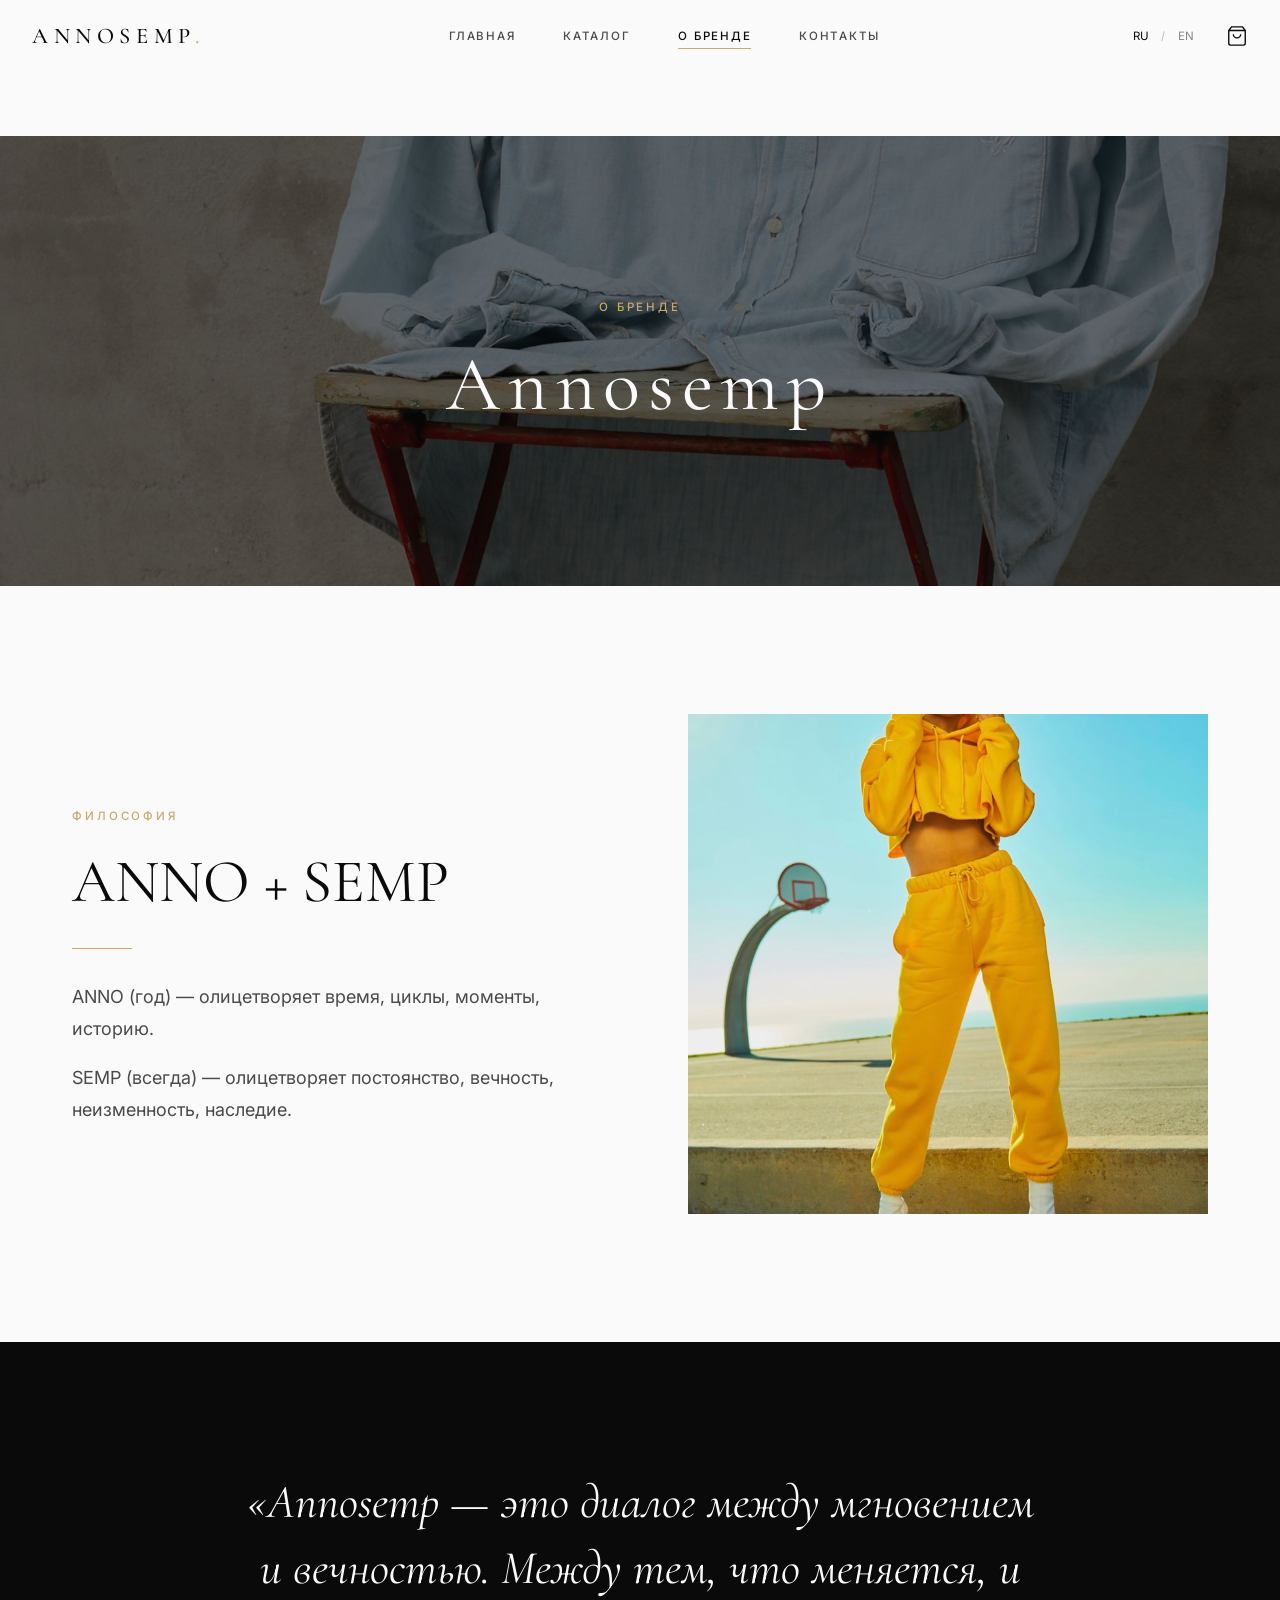
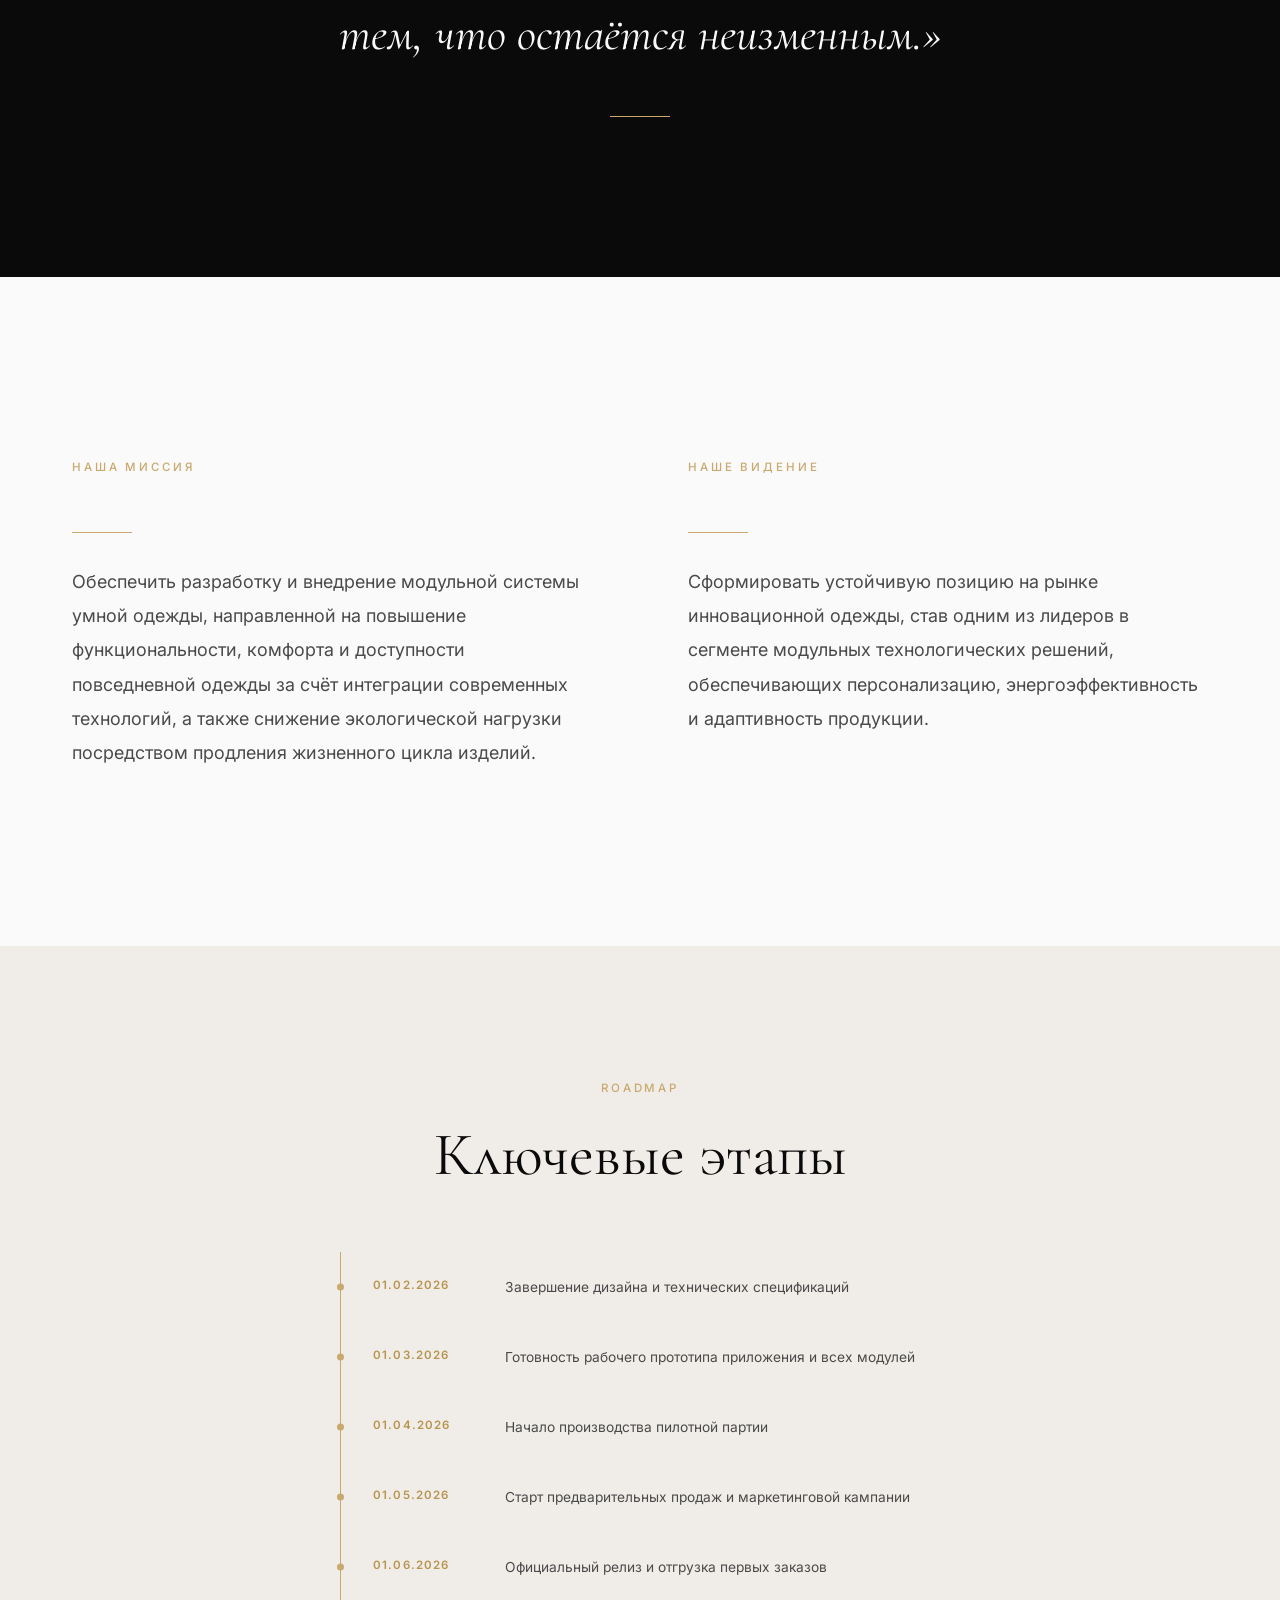
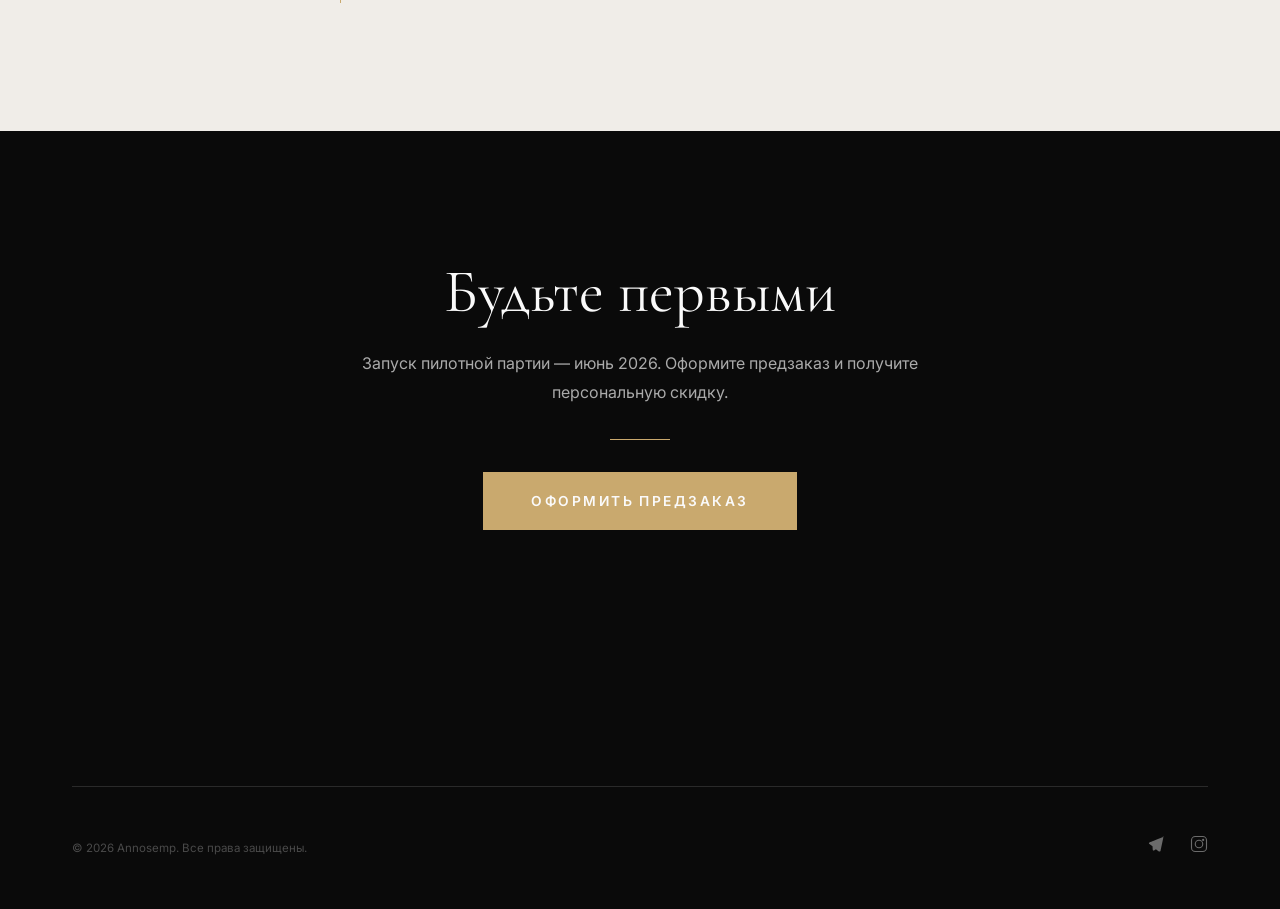
==== commit dfd4c155: "Add files via upload" ====
--- a/about.html
+++ b/about.html
@@ -1,172 +1,172 @@
-<!DOCTYPE html>
-<html lang="ru">
-<head>
-    <meta charset="UTF-8">
-    <meta name="viewport" content="width=device-width, initial-scale=1.0">
-    <meta name="description" content="О бренде Annosemp — модульная одежда будущего. Наша миссия и видение.">
-    <title>О бренде — Annosemp</title>
-    <link rel="stylesheet" href="css/style.css">
-    <link rel="stylesheet" href="css/components.css">
-    <link rel="stylesheet" href="css/responsive.css">
-    <link rel="stylesheet" href="css/pages.css">
-    <link rel="icon" type="image/svg+xml" href="data:image/svg+xml,<svg xmlns='http://www.w3.org/2000/svg' viewBox='0 0 100 100'><text y='.9em' font-size='90'>◆</text></svg>">
-</head>
-<body>
-    <div class="page-transition"></div>
-
-    <header class="header scrolled" id="header">
-        <div class="header__inner">
-            <a href="index.html" class="header__logo">Annosemp<span>.</span></a>
-            <nav class="header__nav">
-                <a href="index.html" data-i18n="nav.home">Главная</a>
-                <a href="catalog.html" data-i18n="nav.catalog">Каталог</a>
-                <a href="about.html" class="active" data-i18n="nav.about">О бренде</a>
-                <a href="contact.html" data-i18n="nav.contact">Контакты</a>
-            </nav>
-            <div class="header__actions">
-                <div class="lang-switch">
-                    <button class="lang-switch__btn active" data-lang="ru">RU</button>
-                    <span class="lang-switch__divider">/</span>
-                    <button class="lang-switch__btn" data-lang="en">EN</button>
-                </div>
-                <div class="header__cart" id="cart-toggle">
-                    <svg viewBox="0 0 24 24"><path d="M6 2L3 6v14a2 2 0 002 2h14a2 2 0 002-2V6l-3-4zM3 6h18M16 10a4 4 0 01-8 0"/></svg>
-                    <span class="header__cart-count" id="cart-count">0</span>
-                    <div class="mini-cart" id="mini-cart">
-                        <div class="mini-cart__header">
-                            <span class="mini-cart__title" data-i18n="cart.miniTitle">Корзина</span>
-                            <a href="cart.html" class="text-gold" style="font-size:var(--fs-xs);">→</a>
-                        </div>
-                        <div class="mini-cart__items" id="mini-cart-items"></div>
-                        <div class="mini-cart__empty" id="mini-cart-empty" data-i18n="cart.empty">Ваша корзина пуста</div>
-                        <div class="mini-cart__footer" id="mini-cart-footer" style="display:none;">
-                            <div class="mini-cart__total"><span data-i18n="cart.total">Итого</span><span id="mini-cart-total">0 ₽</span></div>
-                            <a href="cart.html" class="btn btn--primary btn--full btn--sm" data-i18n="cart.checkout">Оформить заказ</a>
-                        </div>
-                    </div>
-                </div>
-                <div class="burger" id="burger"><span></span><span></span><span></span></div>
-            </div>
-        </div>
-    </header>
-
-    <nav class="mobile-nav" id="mobile-nav">
-        <a href="index.html" data-i18n="nav.home">Главная</a>
-        <a href="catalog.html" data-i18n="nav.catalog">Каталог</a>
-        <a href="about.html" data-i18n="nav.about">О бренде</a>
-        <a href="contact.html" data-i18n="nav.contact">Контакты</a>
-    </nav>
-
-    <main class="page-content">
-        <section class="about-hero">
-            <div class="about-hero__bg">
-                <img src="assets/pages/about-hero.jpg" alt="Annosemp About">
-            </div>
-            <div class="about-hero__overlay"></div>
-            <div class="about-hero__content">
-                <span class="section-subtitle" style="color:var(--gold);" data-i18n="about.subtitle">О бренде</span>
-                <h1 class="about-hero__title" data-i18n="about.title">Annosemp</h1>
-            </div>
-        </section>
-
-        <section class="section">
-            <div class="container container--content">
-                <div class="about-split grid-2" style="align-items:center;gap:var(--space-4xl);">
-                    <div class="reveal">
-                        <span class="section-subtitle" data-i18n="philosophy.subtitle">Философия</span>
-                        <h2 class="section-title">ANNO + SEMP</h2>
-                        <div class="divider"></div>
-                        <p style="margin-bottom:var(--space-md);font-size:var(--fs-md);line-height:1.8;" data-i18n="philosophy.anno">ANNO (год) — олицетворяет время, циклы, моменты, историю.</p>
-                        <p style="font-size:var(--fs-md);line-height:1.8;" data-i18n="philosophy.semp">SEMP (всегда) — олицетворяет постоянство, вечность, неизменность, наследие.</p>
-                    </div>
-                    <div class="about-split__image reveal reveal-delay-2">
-                        <img src="assets/pages/about-philosophy.jpg" alt="Annosemp Philosophy" style="width:100%;height:500px;object-fit:cover;">
-                    </div>
-                </div>
-            </div>
-        </section>
-
-        <section class="section section--dark">
-            <div class="container container--content text-center">
-                <blockquote class="about-quote reveal">
-                    <p data-i18n="philosophy.quote" style="font-family:var(--font-accent);font-size:var(--fs-2xl);font-style:italic;color:var(--white);line-height:1.4;max-width:800px;margin:0 auto;">«Annosemp — это диалог между мгновением и вечностью. Между тем, что меняется, и тем, что остаётся неизменным.»</p>
-                </blockquote>
-                <div class="divider divider--center" style="margin-top:var(--space-2xl);"></div>
-            </div>
-        </section>
-
-        <section class="section">
-            <div class="container container--content">
-                <div class="grid-2" style="gap:var(--space-4xl);">
-                    <div class="about-block reveal">
-                        <span class="section-subtitle" data-i18n="about.mission.title">Наша миссия</span>
-                        <div class="divider"></div>
-                        <p style="font-size:var(--fs-md);line-height:1.9;" data-i18n="about.mission.text">Обеспечить разработку и внедрение модульной системы умной одежды, направленной на повышение функциональности, комфорта и доступности повседневной одежды за счёт интеграции современных технологий, а также снижение экологической нагрузки посредством продления жизненного цикла изделий.</p>
-                    </div>
-                    <div class="about-block reveal reveal-delay-2">
-                        <span class="section-subtitle" data-i18n="about.vision.title">Наше видение</span>
-                        <div class="divider"></div>
-                        <p style="font-size:var(--fs-md);line-height:1.9;" data-i18n="about.vision.text">Сформировать устойчивую позицию на рынке инновационной одежды, став одним из лидеров в сегменте модульных технологических решений, обеспечивающих персонализацию, энергоэффективность и адаптивность продукции.</p>
-                    </div>
-                </div>
-            </div>
-        </section>
-
-        <section class="section section--cream">
-            <div class="container container--content text-center">
-                <span class="section-subtitle reveal">Roadmap</span>
-                <h2 class="section-title reveal reveal-delay-1">Ключевые этапы</h2>
-                <div class="timeline">
-                    <div class="timeline__item reveal">
-                        <div class="timeline__date">01.02.2026</div>
-                        <div class="timeline__text">Завершение дизайна и технических спецификаций</div>
-                    </div>
-                    <div class="timeline__item reveal reveal-delay-1">
-                        <div class="timeline__date">01.03.2026</div>
-                        <div class="timeline__text">Готовность рабочего прототипа приложения и всех модулей</div>
-                    </div>
-                    <div class="timeline__item reveal reveal-delay-2">
-                        <div class="timeline__date">01.04.2026</div>
-                        <div class="timeline__text">Начало производства пилотной партии</div>
-                    </div>
-                    <div class="timeline__item reveal reveal-delay-3">
-                        <div class="timeline__date">01.05.2026</div>
-                        <div class="timeline__text">Старт предварительных продаж и маркетинговой кампании</div>
-                    </div>
-                    <div class="timeline__item reveal reveal-delay-4">
-                        <div class="timeline__date">01.06.2026</div>
-                        <div class="timeline__text">Официальный релиз и отгрузка первых заказов</div>
-                    </div>
-                </div>
-            </div>
-        </section>
-
-        <section class="section section--dark text-center">
-            <div class="container">
-                <h2 class="section-title reveal" data-i18n="cta.title">Будьте первыми</h2>
-                <p class="section-desc section-desc--centered reveal reveal-delay-1" data-i18n="cta.text" style="color:var(--gray-300);">Запуск пилотной партии — июнь 2026.</p>
-                <div class="divider divider--center reveal reveal-delay-1"></div>
-                <a href="contact.html" class="btn btn--gold btn--lg reveal reveal-delay-2" data-i18n="cta.btn">Оформить предзаказ</a>
-            </div>
-        </section>
-    </main>
-
-    <footer class="footer">
-        <div class="container container--content">
-            <div class="footer__bottom">
-                <span class="footer__copy" data-i18n="footer.copy">© 2026 Annosemp. Все права защищены.</span>
-                <div class="footer__socials">
-                    <a href="#" aria-label="Telegram"><svg viewBox="0 0 24 24"><path d="M21.198 2.433a2.242 2.242 0 00-1.022.215l-8.609 3.33c-2.068.8-4.133 1.598-5.724 2.21a405.15 405.15 0 01-2.849 1.09c-.42.147-.99.332-1.473.901-.728.855.075 1.644.357 1.882l4.146 2.987.283 4.59c.063.497.264.94.69 1.12.426.179.81.03 1.09-.151l2.479-1.59 3.397 2.686c.39.282.81.424 1.254.424.54 0 .943-.285 1.176-.57.233-.285.381-.632.453-.995 0-.002 3.478-16.476 3.478-16.476.187-.727.137-1.373-.19-1.873-.33-.502-.844-.733-1.136-.804z"/></svg></a>
-                    <a href="#" aria-label="Instagram"><svg viewBox="0 0 24 24"><rect x="2" y="2" width="20" height="20" rx="5" fill="none" stroke="currentColor" stroke-width="1.5"/><circle cx="12" cy="12" r="5" fill="none" stroke="currentColor" stroke-width="1.5"/><circle cx="17.5" cy="6.5" r="1.5"/></svg></a>
-                </div>
-            </div>
-        </div>
-    </footer>
-
-    <div class="toast" id="toast"></div>
-    <script src="js/translations.js"></script>
-    <script src="js/products.js"></script>
-    <script src="js/cart.js"></script>
-    <script src="js/main.js"></script>
-</body>
-</html>
+<!DOCTYPE html>
+<html lang="ru">
+<head>
+    <meta charset="UTF-8">
+    <meta name="viewport" content="width=device-width, initial-scale=1.0">
+    <meta name="description" content="О бренде Annosemp — модульная одежда будущего. Наша миссия и видение.">
+    <title>О бренде — Annosemp</title>
+    <link rel="stylesheet" href="css/style.css">
+    <link rel="stylesheet" href="css/components.css">
+    <link rel="stylesheet" href="css/responsive.css">
+    <link rel="stylesheet" href="css/pages.css">
+    <link rel="icon" type="image/svg+xml" href="data:image/svg+xml,<svg xmlns='http://www.w3.org/2000/svg' viewBox='0 0 100 100'><text y='.9em' font-size='90'>◆</text></svg>">
+</head>
+<body>
+    <div class="page-transition"></div>
+
+    <header class="header scrolled" id="header">
+        <div class="header__inner">
+            <a href="index.html" class="header__logo">Annosemp<span>.</span></a>
+            <nav class="header__nav">
+                <a href="index.html" data-i18n="nav.home">Главная</a>
+                <a href="catalog.html" data-i18n="nav.catalog">Каталог</a>
+                <a href="about.html" class="active" data-i18n="nav.about">О бренде</a>
+                <a href="contact.html" data-i18n="nav.contact">Контакты</a>
+            </nav>
+            <div class="header__actions">
+                <div class="lang-switch">
+                    <button class="lang-switch__btn active" data-lang="ru">RU</button>
+                    <span class="lang-switch__divider">/</span>
+                    <button class="lang-switch__btn" data-lang="en">EN</button>
+                </div>
+                <div class="header__cart" id="cart-toggle">
+                    <svg viewBox="0 0 24 24"><path d="M6 2L3 6v14a2 2 0 002 2h14a2 2 0 002-2V6l-3-4zM3 6h18M16 10a4 4 0 01-8 0"/></svg>
+                    <span class="header__cart-count" id="cart-count">0</span>
+                    <div class="mini-cart" id="mini-cart">
+                        <div class="mini-cart__header">
+                            <span class="mini-cart__title" data-i18n="cart.miniTitle">Корзина</span>
+                            <a href="cart.html" class="text-gold" style="font-size:var(--fs-xs);">?</a>
+                        </div>
+                        <div class="mini-cart__items" id="mini-cart-items"></div>
+                        <div class="mini-cart__empty" id="mini-cart-empty" data-i18n="cart.empty">Ваша корзина пуста</div>
+                        <div class="mini-cart__footer" id="mini-cart-footer" style="display:none;">
+                            <div class="mini-cart__total"><span data-i18n="cart.total">Итого</span><span id="mini-cart-total">0 ₽</span></div>
+                            <a href="cart.html" class="btn btn--primary btn--full btn--sm" data-i18n="cart.checkout">Оформить заказ</a>
+                        </div>
+                    </div>
+                </div>
+                <div class="burger" id="burger"><span></span><span></span><span></span></div>
+            </div>
+        </div>
+    </header>
+
+    <nav class="mobile-nav" id="mobile-nav">
+        <a href="index.html" data-i18n="nav.home">Главная</a>
+        <a href="catalog.html" data-i18n="nav.catalog">Каталог</a>
+        <a href="about.html" data-i18n="nav.about">О бренде</a>
+        <a href="contact.html" data-i18n="nav.contact">Контакты</a>
+    </nav>
+
+    <main class="page-content">
+        <section class="about-hero">
+            <div class="about-hero__bg">
+                <img src="assets/pages/about-hero.jpg" alt="Annosemp About">
+            </div>
+            <div class="about-hero__overlay"></div>
+            <div class="about-hero__content">
+                <span class="section-subtitle" style="color:var(--gold);" data-i18n="about.subtitle">О бренде</span>
+                <h1 class="about-hero__title" data-i18n="about.title">Annosemp</h1>
+            </div>
+        </section>
+
+        <section class="section">
+            <div class="container container--content">
+                <div class="about-split grid-2" style="align-items:center;gap:var(--space-4xl);">
+                    <div class="reveal">
+                        <span class="section-subtitle" data-i18n="philosophy.subtitle">Философия</span>
+                        <h2 class="section-title">ANNO + SEMP</h2>
+                        <div class="divider"></div>
+                        <p style="margin-bottom:var(--space-md);font-size:var(--fs-md);line-height:1.8;" data-i18n="philosophy.anno">ANNO (год) — олицетворяет время, циклы, моменты, историю.</p>
+                        <p style="font-size:var(--fs-md);line-height:1.8;" data-i18n="philosophy.semp">SEMP (всегда) — олицетворяет постоянство, вечность, неизменность, наследие.</p>
+                    </div>
+                    <div class="about-split__image reveal reveal-delay-2">
+                        <img src="assets/pages/about-philosophy.jpg" alt="Annosemp Philosophy" style="width:100%;height:500px;object-fit:cover;">
+                    </div>
+                </div>
+            </div>
+        </section>
+
+        <section class="section section--dark">
+            <div class="container container--content text-center">
+                <blockquote class="about-quote reveal">
+                    <p data-i18n="philosophy.quote" style="font-family:var(--font-accent);font-size:var(--fs-2xl);font-style:italic;color:var(--white);line-height:1.4;max-width:800px;margin:0 auto;">«Annosemp — это диалог между мгновением и вечностью. Между тем, что меняется, и тем, что остаётся неизменным.»</p>
+                </blockquote>
+                <div class="divider divider--center" style="margin-top:var(--space-2xl);"></div>
+            </div>
+        </section>
+
+        <section class="section">
+            <div class="container container--content">
+                <div class="grid-2" style="gap:var(--space-4xl);">
+                    <div class="about-block reveal">
+                        <span class="section-subtitle" data-i18n="about.mission.title">Наша миссия</span>
+                        <div class="divider"></div>
+                        <p style="font-size:var(--fs-md);line-height:1.9;" data-i18n="about.mission.text">Обеспечить разработку и внедрение модульной системы умной одежды, направленной на повышение функциональности, комфорта и доступности повседневной одежды за счёт интеграции современных технологий, а также снижение экологической нагрузки посредством продления жизненного цикла изделий.</p>
+                    </div>
+                    <div class="about-block reveal reveal-delay-2">
+                        <span class="section-subtitle" data-i18n="about.vision.title">Наше видение</span>
+                        <div class="divider"></div>
+                        <p style="font-size:var(--fs-md);line-height:1.9;" data-i18n="about.vision.text">Сформировать устойчивую позицию на рынке инновационной одежды, став одним из лидеров в сегменте модульных технологических решений, обеспечивающих персонализацию, энергоэффективность и адаптивность продукции.</p>
+                    </div>
+                </div>
+            </div>
+        </section>
+
+        <section class="section section--cream">
+            <div class="container container--content text-center">
+                <span class="section-subtitle reveal">Roadmap</span>
+                <h2 class="section-title reveal reveal-delay-1">Ключевые этапы</h2>
+                <div class="timeline">
+                    <div class="timeline__item reveal">
+                        <div class="timeline__date">01.02.2026</div>
+                        <div class="timeline__text">Завершение дизайна и технических спецификаций</div>
+                    </div>
+                    <div class="timeline__item reveal reveal-delay-1">
+                        <div class="timeline__date">01.03.2026</div>
+                        <div class="timeline__text">Готовность рабочего прототипа приложения и всех модулей</div>
+                    </div>
+                    <div class="timeline__item reveal reveal-delay-2">
+                        <div class="timeline__date">01.04.2026</div>
+                        <div class="timeline__text">Начало производства пилотной партии</div>
+                    </div>
+                    <div class="timeline__item reveal reveal-delay-3">
+                        <div class="timeline__date">01.05.2026</div>
+                        <div class="timeline__text">Старт предварительных продаж и маркетинговой кампании</div>
+                    </div>
+                    <div class="timeline__item reveal reveal-delay-4">
+                        <div class="timeline__date">01.06.2026</div>
+                        <div class="timeline__text">Официальный релиз и отгрузка первых заказов</div>
+                    </div>
+                </div>
+            </div>
+        </section>
+
+        <section class="section section--dark text-center">
+            <div class="container">
+                <h2 class="section-title reveal" data-i18n="cta.title">Будьте первыми</h2>
+                <p class="section-desc section-desc--centered reveal reveal-delay-1" data-i18n="cta.text" style="color:var(--gray-300);">Запуск пилотной партии — июнь 2026. Оформите предзаказ и получите персональную скидку.</p>
+                <div class="divider divider--center reveal reveal-delay-1"></div>
+                <a href="contact.html" class="btn btn--gold btn--lg reveal reveal-delay-2" data-i18n="cta.btn">Оформить предзаказ</a>
+            </div>
+        </section>
+    </main>
+
+    <footer class="footer">
+        <div class="container container--content">
+            <div class="footer__bottom">
+                <span class="footer__copy" data-i18n="footer.copy">© 2026 Annosemp. Все права защищены.</span>
+                <div class="footer__socials">
+                    <a href="#" aria-label="Telegram"><svg viewBox="0 0 24 24"><path d="M21.198 2.433a2.242 2.242 0 00-1.022.215l-8.609 3.33c-2.068.8-4.133 1.598-5.724 2.21a405.15 405.15 0 01-2.849 1.09c-.42.147-.99.332-1.473.901-.728.855.075 1.644.357 1.882l4.146 2.987.283 4.59c.063.497.264.94.69 1.12.426.179.81.03 1.09-.151l2.479-1.59 3.397 2.686c.39.282.81.424 1.254.424.54 0 .943-.285 1.176-.57.233-.285.381-.632.453-.995 0-.002 3.478-16.476 3.478-16.476.187-.727.137-1.373-.19-1.873-.33-.502-.844-.733-1.136-.804z"/></svg></a>
+                    <a href="#" aria-label="Instagram"><svg viewBox="0 0 24 24"><rect x="2" y="2" width="20" height="20" rx="5" fill="none" stroke="currentColor" stroke-width="1.5"/><circle cx="12" cy="12" r="5" fill="none" stroke="currentColor" stroke-width="1.5"/><circle cx="17.5" cy="6.5" r="1.5"/></svg></a>
+                </div>
+            </div>
+        </div>
+    </footer>
+
+    <div class="toast" id="toast"></div>
+    <script src="js/translations.js"></script>
+    <script src="js/products.js"></script>
+    <script src="js/cart.js"></script>
+    <script src="js/main.js"></script>
+</body>
+</html>
